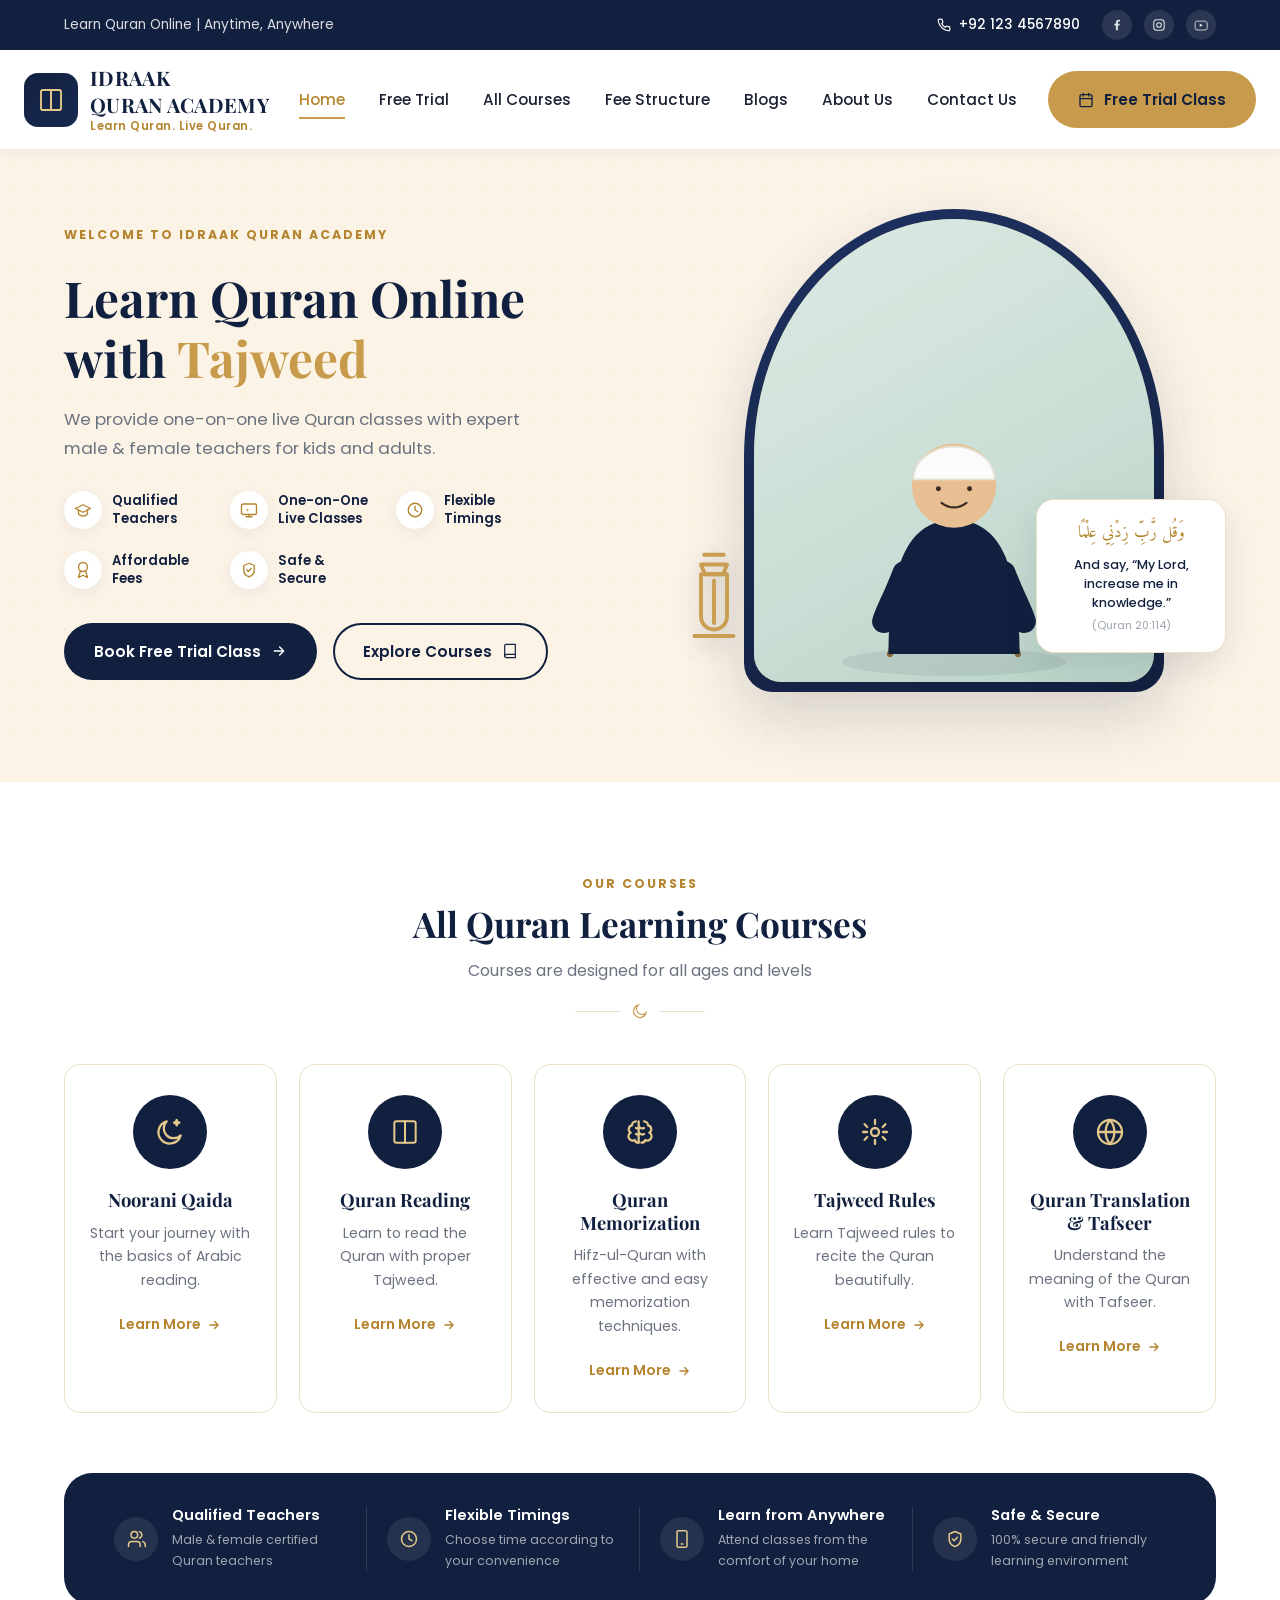
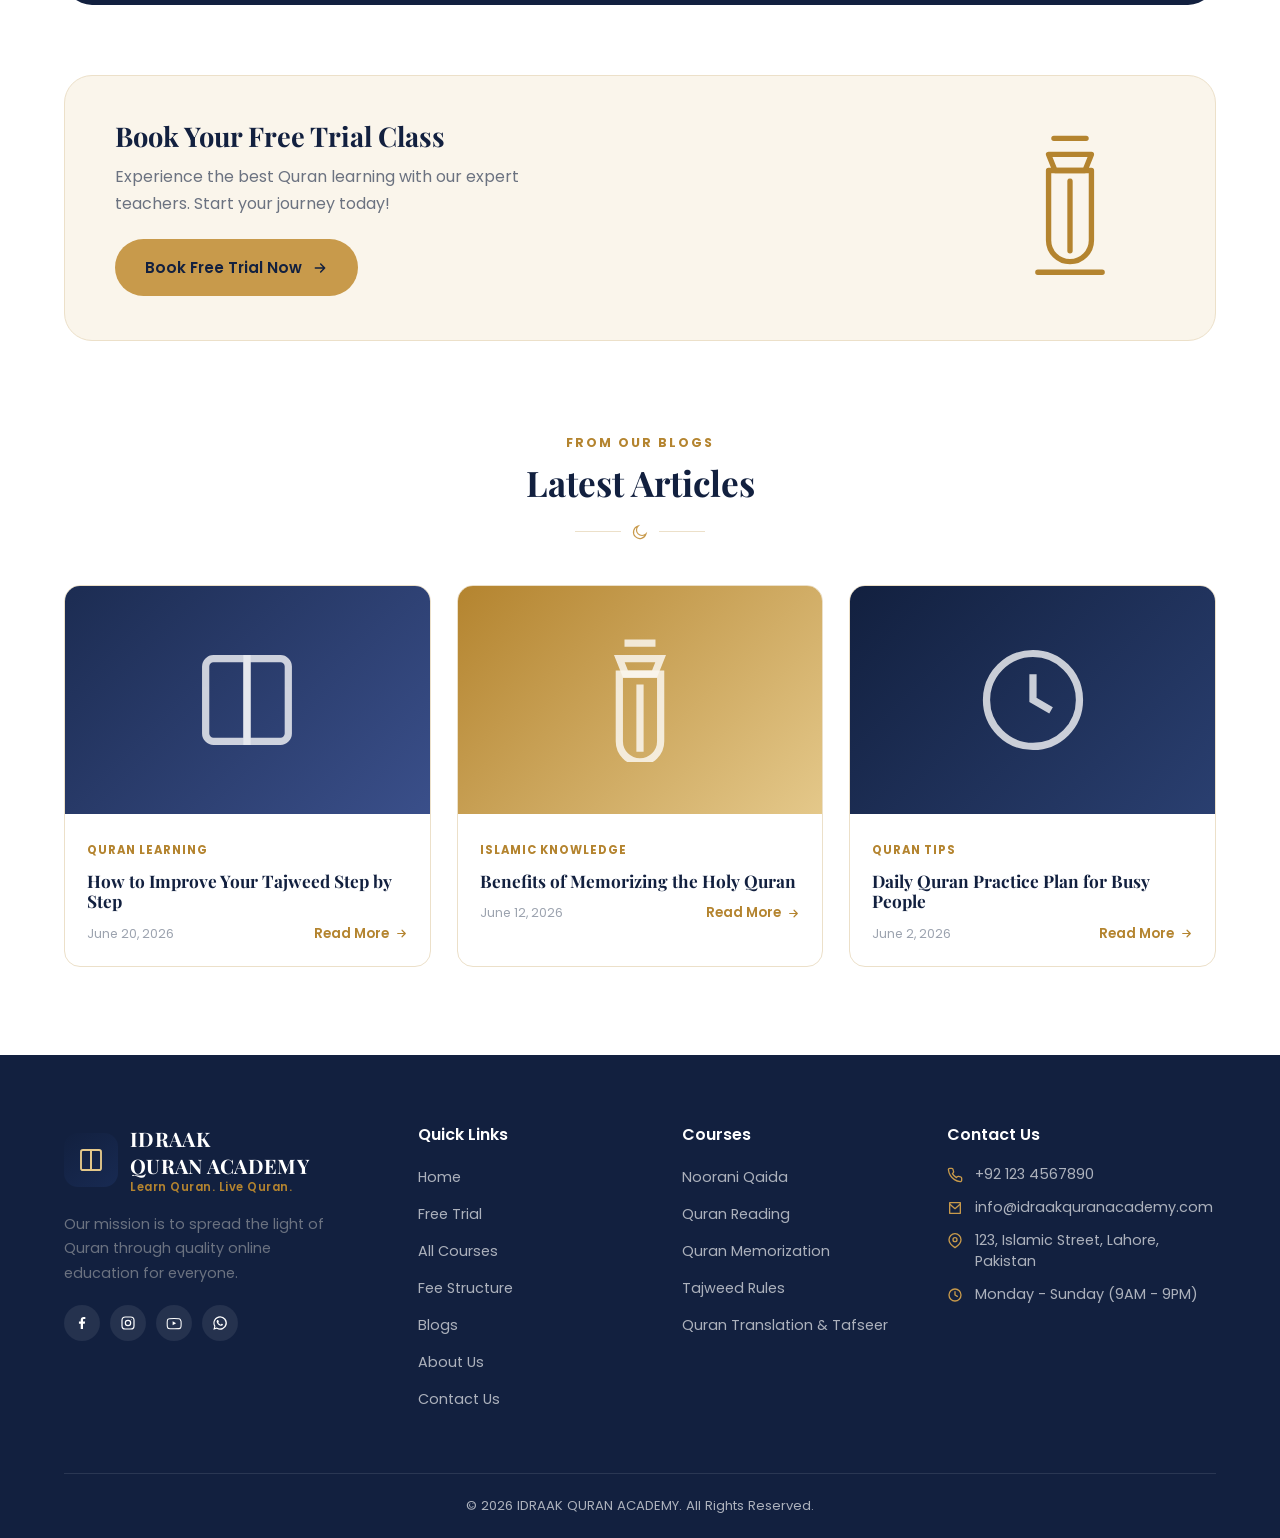
==== index.html @ 061e94a2 "Build Idraak Quran Academy website Full 7-page static site (Home, Free Trial, All Courses, Fee Struc" ====
<!DOCTYPE html>
<html lang="en">
<head>
<meta charset="UTF-8">
<meta name="viewport" content="width=device-width, initial-scale=1.0">
<title>Idraak Quran Academy | Learn Quran Online with Tajweed</title>
<meta name="description" content="Learn Quran online with Tajweed at Idraak Quran Academy. One-on-one live classes with expert male & female teachers for kids and adults. Book your free trial today.">
<link rel="stylesheet" href="assets/css/style.css">
</head>
<body>

<div class="topbar">
  <div class="container">
    <div class="topbar-left"><span>Learn Quran Online | Anytime, Anywhere</span></div>
    <div class="topbar-right">
      <a class="topbar-phone" href="tel:+921234567890">
        <svg viewBox="0 0 24 24" width="14" height="14" fill="none" stroke="currentColor" stroke-width="2" stroke-linecap="round" stroke-linejoin="round"><path d="M22 16.92v3a2 2 0 0 1-2.18 2 19.79 19.79 0 0 1-8.63-3.07 19.5 19.5 0 0 1-6-6 19.79 19.79 0 0 1-3.07-8.67A2 2 0 0 1 4.11 2h3a2 2 0 0 1 2 1.72c.13.96.36 1.9.7 2.81a2 2 0 0 1-.45 2.11L8.09 9.91a16 16 0 0 0 6 6l1.27-1.27a2 2 0 0 1 2.11-.45c.91.34 1.85.57 2.81.7A2 2 0 0 1 22 16.92z"/></svg>
        +92 123 4567890
      </a>
      <div class="topbar-social">
        <a href="#" aria-label="Facebook"><svg viewBox="0 0 24 24" fill="currentColor"><path d="M13.5 21v-8h2.7l.4-3.3h-3.1V7.6c0-.96.27-1.6 1.65-1.6H17V3.1C16.6 3.06 15.6 3 14.4 3c-2.5 0-4.3 1.5-4.3 4.4v2.3H7.4v3.3h2.7v8h3.4z"/></svg></a>
        <a href="#" aria-label="Instagram"><svg viewBox="0 0 24 24" fill="none" stroke="currentColor" stroke-width="1.8"><rect x="3" y="3" width="18" height="18" rx="5"/><circle cx="12" cy="12" r="4"/><circle cx="17.3" cy="6.7" r="0.6" fill="currentColor" stroke="none"/></svg></a>
        <a href="#" aria-label="YouTube"><svg viewBox="0 0 24 24" fill="none" stroke="currentColor" stroke-width="1.6" stroke-linejoin="round"><path d="M22 8.6s-.2-1.5-.8-2.2c-.8-.8-1.7-.8-2.1-.9C16.4 5.3 12 5.3 12 5.3s-4.4 0-7.1.2c-.4 0-1.3.1-2.1.9-.6.7-.8 2.2-.8 2.2S1.8 10.4 1.8 12.1v1.7c0 1.7.2 3.5.2 3.5s.2 1.5.8 2.2c.8.8 1.9.8 2.4.9 1.7.2 7.3.2 7.3.2s4.4 0 7.1-.2c.4 0 1.3-.1 2.1-.9.6-.7.8-2.2.8-2.2s.2-1.7.2-3.5v-1.7c0-1.7-.2-3.5-.2-3.5z"/><path d="M9.9 15.3V9.4l5.3 3z" fill="currentColor" stroke="none"/></svg></a>
      </div>
    </div>
  </div>
</div>

<header class="site-header">
  <div class="nav-wrap">
    <a href="index.html" class="brand">
      <div class="brand-mark">
        <svg viewBox="0 0 24 24" fill="none" stroke="currentColor" stroke-width="1.5" stroke-linecap="round" stroke-linejoin="round"><path d="M4 5.5C4 4.7 4.7 4 5.5 4H12v16H5.5c-.8 0-1.5-.7-1.5-1.5v-13z"/><path d="M20 5.5c0-.8-.7-1.5-1.5-1.5H12v16h6.5c.8 0 1.5-.7 1.5-1.5v-13z"/></svg>
      </div>
      <div class="brand-text">
        <div class="name">IDRAAK<br>QURAN ACADEMY</div>
        <div class="tag">Learn Quran. Live Quran.</div>
      </div>
    </a>

    <nav class="main-nav">
      <a href="index.html" class="active">Home</a>
      <a href="free-trial.html">Free Trial</a>
      <a href="courses.html">All Courses</a>
      <a href="fee-structure.html">Fee Structure</a>
      <a href="blogs.html">Blogs</a>
      <a href="about.html">About Us</a>
      <a href="contact.html">Contact Us</a>
    </nav>

    <div class="nav-cta">
      <a href="free-trial.html" class="btn btn-gold desktop-only">
        <svg viewBox="0 0 24 24" fill="none" stroke="currentColor" stroke-width="2" stroke-linecap="round" stroke-linejoin="round"><rect x="3" y="4" width="18" height="18" rx="2"/><path d="M16 2v4M8 2v4M3 10h18"/></svg>
        Free Trial Class
      </a>
      <button class="hamburger" aria-label="Open Menu"><span></span><span></span><span></span></button>
    </div>
  </div>
</header>

<div class="mobile-drawer">
  <div class="drawer-overlay"></div>
  <div class="drawer-panel">
    <button class="drawer-close" aria-label="Close Menu">&times;</button>
    <a href="index.html" class="active">Home</a>
    <a href="free-trial.html">Free Trial</a>
    <a href="courses.html">All Courses</a>
    <a href="fee-structure.html">Fee Structure</a>
    <a href="blogs.html">Blogs</a>
    <a href="about.html">About Us</a>
    <a href="contact.html">Contact Us</a>
    <a href="free-trial.html" class="btn btn-gold btn-block">Free Trial Class</a>
  </div>
</div>

<main>

  <!-- HERO -->
  <section class="hero">
    <div class="container hero-grid">
      <div class="hero-copy reveal">
        <span class="eyebrow">Welcome to Idraak Quran Academy</span>
        <h1>Learn Quran Online <br>with <span class="accent">Tajweed</span></h1>
        <p>We provide one-on-one live Quran classes with expert male &amp; female teachers for kids and adults.</p>

        <div class="hero-features">
          <div class="hero-feature">
            <div class="ic"><svg viewBox="0 0 24 24" fill="none" stroke="currentColor" stroke-width="1.8" stroke-linecap="round" stroke-linejoin="round"><path d="M22 10 12 5 2 10l10 5 10-5z"/><path d="M6 12v5c0 1 3 3 6 3s6-2 6-3v-5"/></svg></div>
            <span>Qualified Teachers</span>
          </div>
          <div class="hero-feature">
            <div class="ic"><svg viewBox="0 0 24 24" fill="none" stroke="currentColor" stroke-width="1.8" stroke-linecap="round" stroke-linejoin="round"><rect x="2" y="4" width="20" height="14" rx="2"/><path d="M9 10.3v3.4l3-1.7z" fill="currentColor" stroke="none"/><path d="M8 21h8M12 18v3"/></svg></div>
            <span>One-on-One Live Classes</span>
          </div>
          <div class="hero-feature">
            <div class="ic"><svg viewBox="0 0 24 24" fill="none" stroke="currentColor" stroke-width="1.8" stroke-linecap="round" stroke-linejoin="round"><circle cx="12" cy="12" r="9"/><path d="M12 7v5l3.5 2"/></svg></div>
            <span>Flexible Timings</span>
          </div>
          <div class="hero-feature">
            <div class="ic"><svg viewBox="0 0 24 24" fill="none" stroke="currentColor" stroke-width="1.8" stroke-linecap="round" stroke-linejoin="round"><circle cx="12" cy="8" r="6"/><path d="M8.5 13.5 6 22l6-3 6 3-2.5-8.5"/></svg></div>
            <span>Affordable Fees</span>
          </div>
          <div class="hero-feature">
            <div class="ic"><svg viewBox="0 0 24 24" fill="none" stroke="currentColor" stroke-width="1.8" stroke-linecap="round" stroke-linejoin="round"><path d="M12 3l7 3v6c0 4.5-3 7.7-7 9-4-1.3-7-4.5-7-9V6z"/><path d="M9 12l2 2 4-4"/></svg></div>
            <span>Safe &amp; Secure</span>
          </div>
        </div>

        <div class="hero-actions">
          <a href="free-trial.html" class="btn btn-primary">
            Book Free Trial Class
            <svg viewBox="0 0 24 24" fill="none" stroke="currentColor" stroke-width="2.2" stroke-linecap="round" stroke-linejoin="round"><path d="M5 12h14M13 6l6 6-6 6"/></svg>
          </a>
          <a href="courses.html" class="btn btn-outline">
            Explore Courses
            <svg viewBox="0 0 24 24" fill="none" stroke="currentColor" stroke-width="1.8" stroke-linecap="round" stroke-linejoin="round"><path d="M4 19.5A2.5 2.5 0 0 1 6.5 17H20"/><path d="M6.5 2H20v20H6.5A2.5 2.5 0 0 1 4 19.5v-15A2.5 2.5 0 0 1 6.5 2z"/></svg>
          </a>
        </div>
      </div>

      <div class="hero-media reveal">
        <div class="hero-arch">
          <div class="photo">
            <svg viewBox="0 0 200 220">
              <ellipse cx="100" cy="207" rx="72" ry="9" fill="rgba(18,32,63,0.08)"/>
              <path d="M70 172 L59 202 M130 172 L141 202" stroke="#8a6a3a" stroke-width="4" stroke-linecap="round" fill="none"/>
              <path d="M54 166 L100 155 L146 166 L146 180 L100 169 L54 180 Z" fill="#fff" stroke="#C89A4B" stroke-width="2"/>
              <line x1="100" y1="155" x2="100" y2="169" stroke="#C89A4B" stroke-width="2"/>
              <path d="M58 202 C58 138 74 116 100 116 C126 116 142 138 142 202 Z" fill="#12203F"/>
              <path d="M68 150 C62 166 57 174 55 181" stroke="#12203F" stroke-width="15" stroke-linecap="round" fill="none"/>
              <path d="M132 150 C138 166 143 174 145 181" stroke="#12203F" stroke-width="15" stroke-linecap="round" fill="none"/>
              <circle cx="100" cy="94" r="27" fill="#E8BE93"/>
              <path d="M74 90 a26 21 0 0 1 52 0 Z" fill="#fbfbfb" stroke="#e7e2d6"/>
              <circle cx="90" cy="96" r="1.6" fill="#3a2c22"/>
              <circle cx="110" cy="96" r="1.6" fill="#3a2c22"/>
              <path d="M92 105q8 6 16 0" stroke="#3a2c22" stroke-width="1.4" fill="none" stroke-linecap="round"/>
            </svg>
          </div>
        </div>
        <svg class="hero-lantern" viewBox="0 0 24 28" fill="none" stroke="currentColor" stroke-width="1.2" stroke-linecap="round" stroke-linejoin="round">
          <path d="M9 1h6M8 4h8l-1.2 3H9.2L8 4z"/>
          <path d="M8 7h8v13a4 4 0 0 1-4 4 4 4 0 0 1-4-4V7z"/>
          <path d="M12 9v13M6 26h12"/>
        </svg>
        <div class="hero-verse">
          <div class="ar arabic">وَقُل رَّبِّ زِدْنِي عِلْمًا</div>
          <div class="en">And say, &ldquo;My Lord, increase me in knowledge.&rdquo;</div>
          <div class="ref">(Quran 20:114)</div>
        </div>
      </div>
    </div>
  </section>

  <!-- COURSES -->
  <section class="section-pad">
    <div class="container">
      <div class="section-head reveal">
        <span class="eyebrow">Our Courses</span>
        <h2>All Quran Learning Courses</h2>
        <p>Courses are designed for all ages and levels</p>
        <div class="divider-orn">
          <svg width="18" height="18" viewBox="0 0 24 24" fill="none" stroke="currentColor" stroke-width="1.6"><path d="M20 14.5A8.5 8.5 0 1 1 9.5 4a7 7 0 0 0 10.5 10.5z"/></svg>
        </div>
      </div>

      <div class="courses-grid reveal">
        <div class="course-card">
          <div class="course-ic"><svg viewBox="0 0 24 24" fill="none" stroke="currentColor" stroke-width="1.7" stroke-linecap="round" stroke-linejoin="round"><path d="M20 14.5A8.5 8.5 0 1 1 9.5 4a7 7 0 0 0 10.5 10.5z"/><path d="M17 3l.6 1.5L19 5l-1.4.5L17 7l-.6-1.5L15 5l1.4-.5z"/></svg></div>
          <h3>Noorani Qaida</h3>
          <p>Start your journey with the basics of Arabic reading.</p>
          <a href="courses.html#noorani-qaida" class="course-link">Learn More <svg viewBox="0 0 24 24" fill="none" stroke="currentColor" stroke-width="2.2" stroke-linecap="round" stroke-linejoin="round"><path d="M5 12h14M13 6l6 6-6 6"/></svg></a>
        </div>
        <div class="course-card">
          <div class="course-ic"><svg viewBox="0 0 24 24" fill="none" stroke="currentColor" stroke-width="1.5" stroke-linecap="round" stroke-linejoin="round"><path d="M4 5.5C4 4.7 4.7 4 5.5 4H12v16H5.5c-.8 0-1.5-.7-1.5-1.5v-13z"/><path d="M20 5.5c0-.8-.7-1.5-1.5-1.5H12v16h6.5c.8 0 1.5-.7 1.5-1.5v-13z"/></svg></div>
          <h3>Quran Reading</h3>
          <p>Learn to read the Quran with proper Tajweed.</p>
          <a href="courses.html#quran-reading" class="course-link">Learn More <svg viewBox="0 0 24 24" fill="none" stroke="currentColor" stroke-width="2.2" stroke-linecap="round" stroke-linejoin="round"><path d="M5 12h14M13 6l6 6-6 6"/></svg></a>
        </div>
        <div class="course-card">
          <div class="course-ic"><svg viewBox="0 0 24 24" fill="none" stroke="currentColor" stroke-width="1.7" stroke-linecap="round" stroke-linejoin="round"><path d="M9 4a3 3 0 0 0-3 3 3 3 0 0 0-1 5.5A3 3 0 0 0 8 18a3 3 0 0 0 3 2"/><path d="M15 4a3 3 0 0 1 3 3 3 3 0 0 1 1 5.5A3 3 0 0 1 16 18a3 3 0 0 1-3 2"/><path d="M11 4v16M9 9c1 .5 2 .5 3-.3M15 9c-1 .5-2 .5-3-.3M9 13.5c1 .6 2 .6 3-.2M15 13.5c-1 .6-2 .6-3-.2"/></svg></div>
          <h3>Quran Memorization</h3>
          <p>Hifz-ul-Quran with effective and easy memorization techniques.</p>
          <a href="courses.html#quran-memorization" class="course-link">Learn More <svg viewBox="0 0 24 24" fill="none" stroke="currentColor" stroke-width="2.2" stroke-linecap="round" stroke-linejoin="round"><path d="M5 12h14M13 6l6 6-6 6"/></svg></a>
        </div>
        <div class="course-card">
          <div class="course-ic"><svg viewBox="0 0 24 24" fill="none" stroke="currentColor" stroke-width="1.7" stroke-linecap="round" stroke-linejoin="round"><path d="M12 3v3M12 18v3M4.2 6.2l2 2M17.8 15.8l2 2M3 12h3M18 12h3M4.2 17.8l2-2M17.8 8.2l2-2"/><circle cx="12" cy="12" r="3"/></svg></div>
          <h3>Tajweed Rules</h3>
          <p>Learn Tajweed rules to recite the Quran beautifully.</p>
          <a href="courses.html#tajweed-rules" class="course-link">Learn More <svg viewBox="0 0 24 24" fill="none" stroke="currentColor" stroke-width="2.2" stroke-linecap="round" stroke-linejoin="round"><path d="M5 12h14M13 6l6 6-6 6"/></svg></a>
        </div>
        <div class="course-card">
          <div class="course-ic"><svg viewBox="0 0 24 24" fill="none" stroke="currentColor" stroke-width="1.7" stroke-linecap="round" stroke-linejoin="round"><circle cx="12" cy="12" r="9"/><path d="M3 12h18M12 3a14 14 0 0 1 0 18 14 14 0 0 1 0-18z"/></svg></div>
          <h3>Quran Translation &amp; Tafseer</h3>
          <p>Understand the meaning of the Quran with Tafseer.</p>
          <a href="courses.html#translation-tafseer" class="course-link">Learn More <svg viewBox="0 0 24 24" fill="none" stroke="currentColor" stroke-width="2.2" stroke-linecap="round" stroke-linejoin="round"><path d="M5 12h14M13 6l6 6-6 6"/></svg></a>
        </div>
      </div>

      <div class="feature-strip reveal">
        <div class="f-item">
          <div class="ic"><svg viewBox="0 0 24 24" fill="none" stroke="currentColor" stroke-width="1.8" stroke-linecap="round" stroke-linejoin="round"><path d="M17 21v-2a4 4 0 0 0-4-4H7a4 4 0 0 0-4 4v2"/><circle cx="10" cy="7" r="4"/><path d="M23 21v-2a4 4 0 0 0-3-3.87M16 3.13a4 4 0 0 1 0 7.75"/></svg></div>
          <div><h4>Qualified Teachers</h4><p>Male &amp; female certified Quran teachers</p></div>
        </div>
        <div class="f-item">
          <div class="ic"><svg viewBox="0 0 24 24" fill="none" stroke="currentColor" stroke-width="1.8" stroke-linecap="round" stroke-linejoin="round"><circle cx="12" cy="12" r="9"/><path d="M12 7v5l3.5 2"/></svg></div>
          <div><h4>Flexible Timings</h4><p>Choose time according to your convenience</p></div>
        </div>
        <div class="f-item">
          <div class="ic"><svg viewBox="0 0 24 24" fill="none" stroke="currentColor" stroke-width="1.8" stroke-linecap="round" stroke-linejoin="round"><rect x="6" y="2" width="12" height="20" rx="2"/><path d="M11 18h2"/></svg></div>
          <div><h4>Learn from Anywhere</h4><p>Attend classes from the comfort of your home</p></div>
        </div>
        <div class="f-item">
          <div class="ic"><svg viewBox="0 0 24 24" fill="none" stroke="currentColor" stroke-width="1.8" stroke-linecap="round" stroke-linejoin="round"><path d="M12 3l7 3v6c0 4.5-3 7.7-7 9-4-1.3-7-4.5-7-9V6z"/><path d="M9 12l2 2 4-4"/></svg></div>
          <div><h4>Safe &amp; Secure</h4><p>100% secure and friendly learning environment</p></div>
        </div>
      </div>

      <div class="cta-banner reveal">
        <div class="txt">
          <h2>Book Your Free Trial Class</h2>
          <p>Experience the best Quran learning with our expert teachers. Start your journey today!</p>
          <a href="free-trial.html" class="btn btn-gold">Book Free Trial Now
            <svg viewBox="0 0 24 24" fill="none" stroke="currentColor" stroke-width="2.2" stroke-linecap="round" stroke-linejoin="round"><path d="M5 12h14M13 6l6 6-6 6"/></svg>
          </a>
        </div>
        <div class="art">
          <svg viewBox="0 0 24 28" fill="none" stroke="currentColor" stroke-width="1" stroke-linecap="round" stroke-linejoin="round">
            <path d="M9 1h6M8 4h8l-1.2 3H9.2L8 4z"/>
            <path d="M8 7h8v13a4 4 0 0 1-4 4 4 4 0 0 1-4-4V7z"/>
            <path d="M12 9v13M6 26h12"/>
          </svg>
        </div>
      </div>
    </div>
  </section>

  <!-- BLOG -->
  <section class="section-pad" style="padding-top:0;">
    <div class="container">
      <div class="section-head reveal">
        <span class="eyebrow">From Our Blogs</span>
        <h2>Latest Articles</h2>
        <div class="divider-orn">
          <svg width="18" height="18" viewBox="0 0 24 24" fill="none" stroke="currentColor" stroke-width="1.6"><path d="M20 14.5A8.5 8.5 0 1 1 9.5 4a7 7 0 0 0 10.5 10.5z"/></svg>
        </div>
      </div>

      <div class="blog-grid reveal">
        <article class="blog-card">
          <div class="blog-thumb t1"><svg viewBox="0 0 24 24" fill="none" stroke="currentColor" stroke-width="1.4"><path d="M4 5.5C4 4.7 4.7 4 5.5 4H12v16H5.5c-.8 0-1.5-.7-1.5-1.5v-13z"/><path d="M20 5.5c0-.8-.7-1.5-1.5-1.5H12v16h6.5c.8 0 1.5-.7 1.5-1.5v-13z"/></svg></div>
          <div class="blog-body">
            <span class="blog-tag">Quran Learning</span>
            <h3>How to Improve Your Tajweed Step by Step</h3>
            <div class="blog-meta">
              <span class="blog-date">June 20, 2026</span>
              <a href="blogs.html" class="blog-more">Read More <svg viewBox="0 0 24 24" fill="none" stroke="currentColor" stroke-width="2.2" stroke-linecap="round" stroke-linejoin="round"><path d="M5 12h14M13 6l6 6-6 6"/></svg></a>
            </div>
          </div>
        </article>
        <article class="blog-card">
          <div class="blog-thumb t2"><svg viewBox="0 0 24 24" fill="none" stroke="currentColor" stroke-width="1.4"><path d="M9 1h6M8 4h8l-1.2 3H9.2L8 4z"/><path d="M8 7h8v13a4 4 0 0 1-4 4 4 4 0 0 1-4-4V7z"/><path d="M12 9v13M6 26h12"/></svg></div>
          <div class="blog-body">
            <span class="blog-tag">Islamic Knowledge</span>
            <h3>Benefits of Memorizing the Holy Quran</h3>
            <div class="blog-meta">
              <span class="blog-date">June 12, 2026</span>
              <a href="blogs.html" class="blog-more">Read More <svg viewBox="0 0 24 24" fill="none" stroke="currentColor" stroke-width="2.2" stroke-linecap="round" stroke-linejoin="round"><path d="M5 12h14M13 6l6 6-6 6"/></svg></a>
            </div>
          </div>
        </article>
        <article class="blog-card">
          <div class="blog-thumb t3"><svg viewBox="0 0 24 24" fill="none" stroke="currentColor" stroke-width="1.4"><circle cx="12" cy="12" r="9"/><path d="M12 7v5l3.5 2"/></svg></div>
          <div class="blog-body">
            <span class="blog-tag">Quran Tips</span>
            <h3>Daily Quran Practice Plan for Busy People</h3>
            <div class="blog-meta">
              <span class="blog-date">June 2, 2026</span>
              <a href="blogs.html" class="blog-more">Read More <svg viewBox="0 0 24 24" fill="none" stroke="currentColor" stroke-width="2.2" stroke-linecap="round" stroke-linejoin="round"><path d="M5 12h14M13 6l6 6-6 6"/></svg></a>
            </div>
          </div>
        </article>
      </div>
    </div>
  </section>

</main>

<footer class="site-footer">
  <div class="container">
    <div class="footer-grid">
      <div class="footer-brand">
        <a href="index.html" class="brand">
          <div class="brand-mark">
            <svg viewBox="0 0 24 24" fill="none" stroke="currentColor" stroke-width="1.5" stroke-linecap="round" stroke-linejoin="round"><path d="M4 5.5C4 4.7 4.7 4 5.5 4H12v16H5.5c-.8 0-1.5-.7-1.5-1.5v-13z"/><path d="M20 5.5c0-.8-.7-1.5-1.5-1.5H12v16h6.5c.8 0 1.5-.7 1.5-1.5v-13z"/></svg>
          </div>
          <div class="brand-text">
            <div class="name">IDRAAK<br>QURAN ACADEMY</div>
            <div class="tag">Learn Quran. Live Quran.</div>
          </div>
        </a>
        <p>Our mission is to spread the light of Quran through quality online education for everyone.</p>
        <div class="footer-social">
          <a href="#" aria-label="Facebook"><svg viewBox="0 0 24 24" fill="currentColor"><path d="M13.5 21v-8h2.7l.4-3.3h-3.1V7.6c0-.96.27-1.6 1.65-1.6H17V3.1C16.6 3.06 15.6 3 14.4 3c-2.5 0-4.3 1.5-4.3 4.4v2.3H7.4v3.3h2.7v8h3.4z"/></svg></a>
          <a href="#" aria-label="Instagram"><svg viewBox="0 0 24 24" fill="none" stroke="currentColor" stroke-width="1.8"><rect x="3" y="3" width="18" height="18" rx="5"/><circle cx="12" cy="12" r="4"/><circle cx="17.3" cy="6.7" r="0.6" fill="currentColor" stroke="none"/></svg></a>
          <a href="#" aria-label="YouTube"><svg viewBox="0 0 24 24" fill="none" stroke="currentColor" stroke-width="1.6" stroke-linejoin="round"><path d="M22 8.6s-.2-1.5-.8-2.2c-.8-.8-1.7-.8-2.1-.9C16.4 5.3 12 5.3 12 5.3s-4.4 0-7.1.2c-.4 0-1.3.1-2.1.9-.6.7-.8 2.2-.8 2.2S1.8 10.4 1.8 12.1v1.7c0 1.7.2 3.5.2 3.5s.2 1.5.8 2.2c.8.8 1.9.8 2.4.9 1.7.2 7.3.2 7.3.2s4.4 0 7.1-.2c.4 0 1.3-.1 2.1-.9.6-.7.8-2.2.8-2.2s.2-1.7.2-3.5v-1.7c0-1.7-.2-3.5-.2-3.5z"/><path d="M9.9 15.3V9.4l5.3 3z" fill="currentColor" stroke="none"/></svg></a>
          <a href="#" aria-label="WhatsApp"><svg viewBox="0 0 24 24" fill="currentColor"><path d="M12 2a10 10 0 0 0-8.6 15L2 22l5.2-1.4A10 10 0 1 0 12 2zm0 18.2a8.2 8.2 0 0 1-4.2-1.2l-.3-.2-3.1.8.8-3-.2-.3A8.2 8.2 0 1 1 12 20.2zm4.5-6.1c-.2-.1-1.4-.7-1.7-.8-.2-.1-.4-.1-.6.1-.2.2-.6.8-.8 1-.1.2-.3.2-.5.1-.2-.1-1-.4-2-1.2-.7-.6-1.2-1.4-1.4-1.7-.1-.2 0-.4.1-.5.1-.1.2-.3.4-.4.1-.1.2-.2.2-.4.1-.1 0-.3 0-.4-.1-.1-.6-1.4-.8-1.9-.2-.5-.4-.4-.6-.4h-.5c-.2 0-.4.1-.6.3-.2.2-.8.8-.8 1.9s.8 2.2.9 2.4c.1.2 1.6 2.5 4 3.4.6.2 1 .4 1.3.5.6.2 1.1.2 1.5.1.5-.1 1.4-.6 1.6-1.1.2-.5.2-.9.1-1z"/></svg></a>
        </div>
      </div>

      <div class="footer-col">
        <h4>Quick Links</h4>
        <ul>
          <li><a href="index.html">Home</a></li>
          <li><a href="free-trial.html">Free Trial</a></li>
          <li><a href="courses.html">All Courses</a></li>
          <li><a href="fee-structure.html">Fee Structure</a></li>
          <li><a href="blogs.html">Blogs</a></li>
          <li><a href="about.html">About Us</a></li>
          <li><a href="contact.html">Contact Us</a></li>
        </ul>
      </div>

      <div class="footer-col">
        <h4>Courses</h4>
        <ul>
          <li><a href="courses.html#noorani-qaida">Noorani Qaida</a></li>
          <li><a href="courses.html#quran-reading">Quran Reading</a></li>
          <li><a href="courses.html#quran-memorization">Quran Memorization</a></li>
          <li><a href="courses.html#tajweed-rules">Tajweed Rules</a></li>
          <li><a href="courses.html#translation-tafseer">Quran Translation &amp; Tafseer</a></li>
        </ul>
      </div>

      <div class="footer-col">
        <h4>Contact Us</h4>
        <ul class="footer-contact">
          <li><svg viewBox="0 0 24 24" fill="none" stroke="currentColor" stroke-width="2" stroke-linecap="round" stroke-linejoin="round"><path d="M22 16.92v3a2 2 0 0 1-2.18 2 19.79 19.79 0 0 1-8.63-3.07 19.5 19.5 0 0 1-6-6 19.79 19.79 0 0 1-3.07-8.67A2 2 0 0 1 4.11 2h3a2 2 0 0 1 2 1.72c.13.96.36 1.9.7 2.81a2 2 0 0 1-.45 2.11L8.09 9.91a16 16 0 0 0 6 6l1.27-1.27a2 2 0 0 1 2.11-.45c.91.34 1.85.57 2.81.7A2 2 0 0 1 22 16.92z"/></svg> +92 123 4567890</li>
          <li><svg viewBox="0 0 24 24" fill="none" stroke="currentColor" stroke-width="2" stroke-linecap="round" stroke-linejoin="round"><path d="M4 4h16v16H4z"/><path d="m4 6 8 7 8-7"/></svg> info@idraakquranacademy.com</li>
          <li><svg viewBox="0 0 24 24" fill="none" stroke="currentColor" stroke-width="2" stroke-linecap="round" stroke-linejoin="round"><path d="M21 10c0 6-9 12-9 12s-9-6-9-12a9 9 0 0 1 18 0z"/><circle cx="12" cy="10" r="3"/></svg> 123, Islamic Street, Lahore, Pakistan</li>
          <li><svg viewBox="0 0 24 24" fill="none" stroke="currentColor" stroke-width="2" stroke-linecap="round" stroke-linejoin="round"><circle cx="12" cy="12" r="9"/><path d="M12 7v5l3.5 2"/></svg> Monday - Sunday (9AM - 9PM)</li>
        </ul>
      </div>
    </div>
    <div class="footer-bottom">&copy; 2026 IDRAAK QURAN ACADEMY. All Rights Reserved.</div>
  </div>
</footer>

<div class="mobile-actionbar">
  <a href="tel:+921234567890"><svg viewBox="0 0 24 24" fill="none" stroke="currentColor" stroke-width="2" stroke-linecap="round" stroke-linejoin="round"><path d="M22 16.92v3a2 2 0 0 1-2.18 2 19.79 19.79 0 0 1-8.63-3.07 19.5 19.5 0 0 1-6-6 19.79 19.79 0 0 1-3.07-8.67A2 2 0 0 1 4.11 2h3a2 2 0 0 1 2 1.72c.13.96.36 1.9.7 2.81a2 2 0 0 1-.45 2.11L8.09 9.91a16 16 0 0 0 6 6l1.27-1.27a2 2 0 0 1 2.11-.45c.91.34 1.85.57 2.81.7A2 2 0 0 1 22 16.92z"/></svg>Call Us</a>
  <a href="https://wa.me/921234567890" target="_blank" rel="noopener"><svg viewBox="0 0 24 24" fill="currentColor"><path d="M12 2a10 10 0 0 0-8.6 15L2 22l5.2-1.4A10 10 0 1 0 12 2zm0 18.2a8.2 8.2 0 0 1-4.2-1.2l-.3-.2-3.1.8.8-3-.2-.3A8.2 8.2 0 1 1 12 20.2z"/></svg>WhatsApp</a>
  <a href="mailto:info@idraakquranacademy.com"><svg viewBox="0 0 24 24" fill="none" stroke="currentColor" stroke-width="2" stroke-linecap="round" stroke-linejoin="round"><path d="M4 4h16v16H4z"/><path d="m4 6 8 7 8-7"/></svg>Email</a>
</div>

<div class="mobile-bottomnav">
  <a href="index.html" class="active"><svg viewBox="0 0 24 24" fill="none" stroke="currentColor" stroke-width="2" stroke-linecap="round" stroke-linejoin="round"><path d="M3 10.5 12 3l9 7.5"/><path d="M5 9.5V21h14V9.5"/></svg>Home</a>
  <a href="courses.html"><svg viewBox="0 0 24 24" fill="none" stroke="currentColor" stroke-width="2" stroke-linecap="round" stroke-linejoin="round"><rect x="3" y="3" width="8" height="8" rx="1.5"/><rect x="13" y="3" width="8" height="8" rx="1.5"/><rect x="3" y="13" width="8" height="8" rx="1.5"/><rect x="13" y="13" width="8" height="8" rx="1.5"/></svg>Courses</a>
  <a href="free-trial.html"><svg viewBox="0 0 24 24" fill="none" stroke="currentColor" stroke-width="2" stroke-linecap="round" stroke-linejoin="round"><rect x="3" y="4" width="18" height="18" rx="2"/><path d="M16 2v4M8 2v4M3 10h18"/></svg>Free Trial</a>
  <a href="blogs.html"><svg viewBox="0 0 24 24" fill="none" stroke="currentColor" stroke-width="2" stroke-linecap="round" stroke-linejoin="round"><path d="M6 2h9l5 5v15H6z"/><path d="M14 2v6h6M9 13h6M9 17h6"/></svg>Blogs</a>
  <a href="#" class="mobile-menu-trigger"><svg viewBox="0 0 24 24" fill="none" stroke="currentColor" stroke-width="2" stroke-linecap="round" stroke-linejoin="round"><path d="M4 6h16M4 12h16M4 18h16"/></svg>Menu</a>
</div>

<script src="assets/js/main.js"></script>
</body>
</html>
---- assets/css/style.css ----
/* ==========================================================================
   Idraak Quran Academy — Design System & Shared Styles
   ========================================================================== */

@import url('https://fonts.googleapis.com/css2?family=Playfair+Display:wght@600;700;800&family=Poppins:wght@300;400;500;600;700&family=Amiri:wght@400;700&display=swap');

:root{
  --navy: #12203F;
  --navy-2: #182A52;
  --navy-soft: #1E3160;
  --gold: #C89A4B;
  --gold-dark: #B4842F;
  --gold-light: #E4C88A;
  --cream: #FBF3E6;
  --cream-2: #FAF5EB;
  --cream-line: #ECE0C9;
  --ink: #1B2033;
  --gray: #6B7280;
  --gray-light: #9CA3AF;
  --white: #FFFFFF;
  --radius-sm: 10px;
  --radius-md: 16px;
  --radius-lg: 28px;
  --shadow-sm: 0 4px 16px rgba(18,32,63,0.06);
  --shadow-md: 0 12px 32px rgba(18,32,63,0.10);
  --shadow-lg: 0 24px 60px rgba(18,32,63,0.16);
  --container: 1200px;
}

*, *::before, *::after{ box-sizing: border-box; }
html{ scroll-behavior: smooth; }
body{
  margin:0;
  font-family:'Poppins', sans-serif;
  color: var(--ink);
  background: var(--white);
  -webkit-font-smoothing: antialiased;
  overflow-x: hidden;
}
h1,h2,h3,h4{
  font-family:'Playfair Display', serif;
  color: var(--navy);
  margin: 0;
  line-height: 1.2;
}
p{ margin:0; color: var(--gray); line-height: 1.7; }
a{ text-decoration:none; color: inherit; }
ul{ list-style:none; margin:0; padding:0; }
img{ max-width:100%; display:block; }
button{ font-family:inherit; cursor:pointer; }
section{ position:relative; }

.container{
  max-width: var(--container);
  margin: 0 auto;
  padding: 0 24px;
}

.arabic{ font-family:'Amiri', serif; }

/* ---------- Buttons ---------- */
.btn{
  display:inline-flex;
  align-items:center;
  gap:10px;
  padding: 15px 28px;
  border-radius: 50px;
  font-weight:600;
  font-size: 0.95rem;
  border: 2px solid transparent;
  transition: all .25s ease;
  white-space: nowrap;
}
.btn svg{ width:16px; height:16px; transition: transform .25s ease; }
.btn:hover svg{ transform: translateX(3px); }

.btn-primary{ background: var(--navy); color: var(--white); }
.btn-primary:hover{ background: var(--navy-2); }

.btn-gold{ background: var(--gold); color: var(--navy); }
.btn-gold:hover{ background: var(--gold-dark); color: var(--white); }

.btn-outline{ background: transparent; border-color: var(--navy); color: var(--navy); }
.btn-outline:hover{ background: var(--navy); color: var(--white); }

.btn-outline-light{ background: transparent; border-color: rgba(255,255,255,0.5); color: var(--white); }
.btn-outline-light:hover{ background: var(--white); color: var(--navy); border-color: var(--white); }

.btn-block{ width:100%; justify-content:center; }

/* ---------- Section heading ---------- */
.eyebrow{
  display:inline-block;
  color: var(--gold-dark);
  font-weight:700;
  letter-spacing: 2px;
  font-size: 0.78rem;
  text-transform: uppercase;
  margin-bottom: 10px;
}
.section-head{ text-align:center; max-width: 640px; margin: 0 auto 20px; }
.section-head h2{ font-size: 2.2rem; margin-bottom: 12px; }
.section-head p{ font-size: 1rem; }
.divider-orn{
  display:flex; align-items:center; justify-content:center; gap:10px;
  margin: 18px auto 0;
  color: var(--gold);
}
.divider-orn::before, .divider-orn::after{
  content:''; width: 46px; height:1px; background: var(--cream-line);
}

.section-pad{ padding: 88px 0; }
@media (max-width: 768px){
  .section-pad{ padding: 56px 0; }
  .section-head h2{ font-size: 1.6rem; }
}

/* ==========================================================================
   Top bar
   ========================================================================== */
.topbar{
  background: var(--navy);
  color: rgba(255,255,255,0.85);
  font-size: 0.85rem;
}
.topbar .container{
  display:flex; align-items:center; justify-content:space-between;
  padding-top: 10px; padding-bottom: 10px;
}
.topbar-left{ display:flex; align-items:center; gap:8px; }
.topbar-right{ display:flex; align-items:center; gap:22px; }
.topbar-phone{ display:flex; align-items:center; gap:8px; color: var(--white); font-weight:500; }
.topbar-social{ display:flex; align-items:center; gap:12px; }
.topbar-social a{
  width:30px; height:30px; border-radius:50%;
  background: rgba(255,255,255,0.1);
  display:flex; align-items:center; justify-content:center;
  transition: background .2s ease;
}
.topbar-social a:hover{ background: var(--gold); color: var(--navy); }
.topbar-social svg{ width:14px; height:14px; }

@media (max-width: 900px){
  .topbar-left span{ display:none; }
}
@media (max-width: 640px){
  .topbar{ display:none; }
}

/* ==========================================================================
   Header / Nav
   ========================================================================== */
.site-header{
  background: var(--white);
  box-shadow: 0 2px 12px rgba(18,32,63,0.06);
  position: sticky;
  top:0;
  z-index: 200;
}
.nav-wrap{
  display:flex; align-items:center; justify-content:space-between;
  padding: 14px 24px;
}
.brand{ display:flex; align-items:center; gap:12px; }
.brand-mark{
  width:54px; height:54px; border-radius:14px;
  background: linear-gradient(145deg, var(--navy), var(--navy-2));
  display:flex; align-items:center; justify-content:center;
  color: var(--gold-light);
  flex-shrink:0;
}
.brand-mark svg{ width:30px; height:30px; }
.brand-text .name{
  font-family:'Playfair Display', serif;
  font-weight:700; font-size:1.25rem; color: var(--navy);
  letter-spacing:0.3px;
}
.brand-text .tag{
  font-size:0.72rem; color: var(--gold-dark); font-weight:600; letter-spacing:0.5px;
}

.main-nav{ display:flex; align-items:center; gap:34px; }
.main-nav a{
  font-weight:500; font-size:0.95rem; color: var(--ink);
  position:relative; padding: 6px 0;
  transition: color .2s ease;
}
.main-nav a::after{
  content:''; position:absolute; left:0; right:0; bottom:-2px; height:2px;
  background: var(--gold); transform: scaleX(0); transform-origin:left;
  transition: transform .2s ease;
}
.main-nav a:hover{ color: var(--gold-dark); }
.main-nav a:hover::after{ transform: scaleX(1); }
.main-nav a.active{ color: var(--gold-dark); }
.main-nav a.active::after{ transform: scaleX(1); }

.nav-cta{ display:flex; align-items:center; gap:16px; }
.hamburger{
  display:none; flex-direction:column; gap:5px; background:none; border:none; padding:6px;
}
.hamburger span{ width:24px; height:2px; background: var(--navy); border-radius:2px; }

@media (max-width: 1080px){
  .main-nav{ display:none; }
  .nav-cta .btn-gold.desktop-only{ display:none; }
  .hamburger{ display:flex; }
}

/* Mobile drawer */
.mobile-drawer{
  position: fixed; inset:0; z-index: 300;
  visibility:hidden;
}
.mobile-drawer.open{ visibility:visible; }
.drawer-overlay{
  position:absolute; inset:0; background: rgba(18,32,63,0.5);
  opacity:0; transition: opacity .25s ease;
}
.mobile-drawer.open .drawer-overlay{ opacity:1; }
.drawer-panel{
  position:absolute; top:0; right:0; bottom:0; width: 78%; max-width:320px;
  background: var(--navy); padding: 26px 22px;
  transform: translateX(100%); transition: transform .3s ease;
  display:flex; flex-direction:column;
  overflow-y:auto;
}
.mobile-drawer.open .drawer-panel{ transform: translateX(0); }
.drawer-close{
  align-self:flex-end; background:none; border:none; color:var(--white);
  font-size:1.6rem; line-height:1; margin-bottom: 16px; padding: 6px;
}
.drawer-panel a{
  color: rgba(255,255,255,0.9); font-weight:500; padding: 14px 4px;
  border-bottom: 1px solid rgba(255,255,255,0.08);
}
.drawer-panel a.active{ color: var(--gold-light); }
.drawer-panel .btn{ margin-top: 20px; }

/* ==========================================================================
   Hero
   ========================================================================== */
.hero{
  background: var(--cream);
  padding: 60px 0 90px;
  overflow:hidden;
  position:relative;
}
.hero::before{
  content:'';
  position:absolute; inset:0;
  background-image: radial-gradient(circle, var(--gold-light) 1px, transparent 1.4px);
  background-size: 26px 26px;
  opacity: 0.18;
  pointer-events:none;
}
.hero-grid{
  display:grid; grid-template-columns: 1.05fr 0.95fr; gap: 50px; align-items:center;
  position:relative; z-index:1;
}
.hero-copy h1{ font-size: 3.1rem; margin: 14px 0 18px; }
.hero-copy h1 .accent{ color: var(--gold); }
.hero-copy > p{ font-size:1.05rem; max-width: 480px; margin-bottom: 28px; }

.hero-features{
  display:flex; flex-wrap:wrap; gap: 22px 26px; margin-bottom: 34px;
}
.hero-feature{ display:flex; align-items:center; gap:10px; max-width:140px; }
.hero-feature .ic{
  width:38px; height:38px; border-radius:50%;
  background: var(--white); box-shadow: var(--shadow-sm);
  display:flex; align-items:center; justify-content:center; flex-shrink:0;
  color: var(--gold-dark);
}
.hero-feature .ic svg{ width:18px; height:18px; }
.hero-feature span{ font-size:0.82rem; font-weight:600; color: var(--navy); line-height:1.3; }

.hero-actions{ display:flex; gap:16px; flex-wrap:wrap; }

.hero-media{ position:relative; display:flex; justify-content:center; }
.hero-arch{
  width: 100%; max-width: 420px;
  aspect-ratio: 4/4.6;
  border-radius: 220px 220px 30px 30px / 260px 260px 30px 30px;
  background: linear-gradient(160deg, var(--navy-soft), var(--navy));
  padding: 10px;
  box-shadow: var(--shadow-lg);
  position:relative;
}
.hero-arch::before{
  content:''; position:absolute; inset:10px;
  border-radius: inherit; border: 2px solid var(--gold);
  opacity:0.6;
}
.hero-arch .photo{
  width:100%; height:100%; border-radius: inherit;
  background: linear-gradient(150deg,#DCEAE3,#C9DED4 60%,#B9D2C6);
  display:flex; align-items:flex-end; justify-content:center; overflow:hidden;
  position:relative;
}
.hero-arch .photo svg{ width:78%; height:auto; display:block; }

.hero-lantern{
  position:absolute; left:-18px; bottom:40px; width:78px; height:110px;
  color: var(--gold); opacity:0.95; filter: drop-shadow(0 8px 14px rgba(18,32,63,0.25));
}
.hero-verse{
  position:absolute; right:-10px; bottom:8%; width: 190px;
  background: var(--white); border-radius: 18px; padding: 18px 16px;
  box-shadow: var(--shadow-md);
  border: 1px solid var(--cream-line);
  text-align:center;
}
.hero-verse .ar{ color: var(--gold-dark); font-size:1.05rem; margin-bottom:8px; }
.hero-verse .en{ font-size:0.78rem; color: var(--navy); font-weight:500; line-height:1.5; }
.hero-verse .ref{ font-size:0.68rem; color: var(--gray-light); margin-top:6px; }

@media (max-width: 1000px){
  .hero-grid{ grid-template-columns:1fr; }
  .hero-copy{ text-align:center; }
  .hero-copy > p{ margin-left:auto; margin-right:auto; }
  .hero-features{ justify-content:center; }
  .hero-actions{ justify-content:center; }
  .hero-media{ margin-top: 20px; }
}
@media (max-width: 560px){
  .hero-copy h1{ font-size: 2.1rem; }
  .hero-feature{ max-width: 100px; }
  .hero-verse{ bottom: 0; }
}

/* ==========================================================================
   Page header (inner pages)
   ========================================================================== */
.page-hero{
  background: var(--navy);
  padding: 64px 0;
  text-align:center;
  position:relative;
  overflow:hidden;
}
.page-hero::before{
  content:'';
  position:absolute; inset:0;
  background-image: radial-gradient(circle, var(--gold) 1px, transparent 1.4px);
  background-size: 24px 24px; opacity:0.15;
}
.page-hero .container{ position:relative; z-index:1; }
.page-hero .eyebrow{ color: var(--gold-light); }
.page-hero h1{ color: var(--white); font-size: 2.6rem; }
.page-hero .crumbs{ margin-top:14px; color: rgba(255,255,255,0.65); font-size:0.9rem; }
.page-hero .crumbs a{ color: var(--gold-light); }

/* ==========================================================================
   Courses grid
   ========================================================================== */
.courses-grid{
  display:grid; grid-template-columns: repeat(5, 1fr); gap: 22px; margin-top: 44px;
}
.course-card{
  background: var(--white); border: 1px solid var(--cream-line);
  border-radius: var(--radius-md); padding: 30px 24px; text-align:center;
  transition: transform .25s ease, box-shadow .25s ease;
}
.course-card:hover{ transform: translateY(-6px); box-shadow: var(--shadow-md); border-color: transparent; }
.course-ic{
  width:74px; height:74px; border-radius:50%; margin: 0 auto 20px;
  background: var(--navy); color: var(--gold-light);
  display:flex; align-items:center; justify-content:center;
}
.course-ic svg{ width:32px; height:32px; }
.course-card h3{ font-size:1.15rem; margin-bottom:10px; }
.course-card p{ font-size:0.88rem; margin-bottom: 18px; min-height:64px; }
.course-link{
  display:inline-flex; align-items:center; gap:6px;
  color: var(--gold-dark); font-weight:600; font-size:0.88rem;
}
.course-link svg{ width:14px; height:14px; transition: transform .2s ease; }
.course-link:hover svg{ transform: translateX(3px); }

@media (max-width: 1080px){ .courses-grid{ grid-template-columns: repeat(3,1fr); } }
@media (max-width: 700px){ .courses-grid{ grid-template-columns: 1fr 1fr; } }
@media (max-width: 480px){ .courses-grid{ grid-template-columns: 1fr; } }

/* course list rows (mobile-style used on courses page too) */
.course-rows{ display:none; }
@media (max-width: 480px){
  .courses-grid.as-rows{ display:none; }
  .course-rows{
    display:flex; flex-direction:column; gap:12px; margin-top:34px;
    background: var(--white); border:1px solid var(--cream-line); border-radius: var(--radius-md);
    overflow:hidden;
  }
  .course-row{
    display:flex; align-items:center; gap:14px; padding: 16px; border-bottom:1px solid var(--cream-line);
  }
  .course-row:last-child{ border-bottom:none; }
  .course-row .course-ic{ width:52px; height:52px; margin:0; flex-shrink:0; }
  .course-row .course-ic svg{ width:22px; height:22px; }
  .course-row .info h3{ font-size:0.95rem; margin-bottom:4px; }
  .course-row .info p{ font-size:0.78rem; margin:0; min-height:0; }
  .course-row > svg{ width:16px; height:16px; color: var(--gold-dark); flex-shrink:0; margin-left:auto; }
}

/* ==========================================================================
   Feature strip
   ========================================================================== */
.feature-strip{
  background: var(--navy); border-radius: var(--radius-lg);
  padding: 34px 30px; margin-top: 60px;
  display:grid; grid-template-columns: repeat(4,1fr);
}
.feature-strip .f-item{
  display:flex; align-items:center; gap:14px; padding: 0 20px;
  border-right: 1px solid rgba(255,255,255,0.12);
}
.feature-strip .f-item:last-child{ border-right:none; }
.feature-strip .ic{
  width:44px; height:44px; border-radius:50%; background: rgba(255,255,255,0.08);
  color: var(--gold-light); display:flex; align-items:center; justify-content:center; flex-shrink:0;
}
.feature-strip .ic svg{ width:20px; height:20px; }
.feature-strip h4{ color: var(--white); font-family:'Poppins',sans-serif; font-size:0.92rem; font-weight:600; margin-bottom:4px; }
.feature-strip p{ color: rgba(255,255,255,0.6); font-size:0.78rem; }

@media (max-width: 900px){
  .feature-strip{ grid-template-columns: 1fr 1fr; gap: 22px 0; }
  .feature-strip .f-item{ border-right:none; padding:0 10px; }
}
@media (max-width: 560px){ .feature-strip{ grid-template-columns: 1fr; } }

/* ==========================================================================
   CTA banner
   ========================================================================== */
.cta-banner{
  background: var(--cream-2); border: 1px solid var(--cream-line);
  border-radius: var(--radius-lg); margin-top: 70px;
  padding: 44px 50px;
  display:flex; align-items:center; justify-content:space-between; gap: 30px;
}
.cta-banner .txt h2{ font-size:1.7rem; margin-bottom:10px; }
.cta-banner .txt p{ max-width: 420px; margin-bottom: 22px; }
.cta-banner .art{
  width: 190px; height:150px; flex-shrink:0;
  display:flex; align-items:center; justify-content:center;
  color: var(--gold-dark);
}
.cta-banner .art svg{ width:100%; height:100%; }

@media (max-width: 800px){
  .cta-banner{ flex-direction:column; text-align:center; padding: 34px 26px; }
  .cta-banner .txt p{ margin-left:auto; margin-right:auto; }
}

/* ==========================================================================
   Blog cards
   ========================================================================== */
.blog-grid{ display:grid; grid-template-columns: repeat(3,1fr); gap: 26px; margin-top: 44px; }
.blog-card{
  background: var(--white); border:1px solid var(--cream-line); border-radius: var(--radius-md);
  overflow:hidden; transition: transform .25s ease, box-shadow .25s ease;
}
.blog-card:hover{ transform: translateY(-6px); box-shadow: var(--shadow-md); }
.blog-thumb{
  aspect-ratio: 16/10; position:relative; overflow:hidden;
  display:flex; align-items:center; justify-content:center; color: rgba(255,255,255,0.85);
}
.blog-thumb svg{ width:34%; height:auto; opacity:0.9; }
.blog-thumb.t1{ background: linear-gradient(135deg,#1c2c52,#3a4f8a); }
.blog-thumb.t2{ background: linear-gradient(135deg,#B4842F,#E4C88A); }
.blog-thumb.t3{ background: linear-gradient(135deg,#12203F,#2a3f70); }
.blog-body{ padding: 22px; }
.blog-tag{ color: var(--gold-dark); font-size:0.72rem; font-weight:700; letter-spacing:1px; text-transform:uppercase; }
.blog-body h3{ font-size:1.08rem; margin: 10px 0 12px; }
.blog-meta{ display:flex; align-items:center; justify-content:space-between; }
.blog-date{ font-size:0.78rem; color: var(--gray-light); }
.blog-more{ color: var(--gold-dark); font-weight:600; font-size:0.85rem; display:inline-flex; align-items:center; gap:6px; }
.blog-more svg{ width:13px; height:13px; }

@media (max-width: 900px){ .blog-grid{ grid-template-columns: 1fr 1fr; } }
@media (max-width: 620px){ .blog-grid{ grid-template-columns: 1fr; } }

.section-head-row{ display:flex; align-items:flex-end; justify-content:space-between; gap: 20px; }
.section-head-row .section-head{ margin:0; text-align:left; max-width:none; }
.view-all{ color: var(--gold-dark); font-weight:600; font-size:0.9rem; display:inline-flex; align-items:center; gap:6px; white-space:nowrap; }

/* ==========================================================================
   Footer
   ========================================================================== */
.site-footer{ background: var(--navy); color: rgba(255,255,255,0.65); padding-top: 70px; }
.footer-grid{
  display:grid; grid-template-columns: 1.4fr 1fr 1fr 1.2fr; gap: 40px;
  padding-bottom: 50px; border-bottom: 1px solid rgba(255,255,255,0.1);
}
.footer-brand .brand{ margin-bottom: 16px; }
.footer-brand .brand-text .name{ color: var(--white); }
.footer-brand p{ font-size:0.9rem; margin: 16px 0 20px; max-width: 280px; }
.footer-social{ display:flex; gap:10px; }
.footer-social a{
  width:36px; height:36px; border-radius:50%; background: rgba(255,255,255,0.08);
  display:flex; align-items:center; justify-content:center; color: var(--white);
  transition: background .2s ease;
}
.footer-social a:hover{ background: var(--gold); color: var(--navy); }
.footer-social svg{ width:16px; height:16px; }

.footer-col h4{ color: var(--white); font-family:'Poppins',sans-serif; font-size:1rem; font-weight:600; margin-bottom: 20px; }
.footer-col ul li{ margin-bottom: 12px; }
.footer-col ul li a{ font-size:0.9rem; transition: color .2s ease; }
.footer-col ul li a:hover{ color: var(--gold-light); }

.footer-contact li{ display:flex; gap:12px; margin-bottom:16px; font-size:0.9rem; align-items:flex-start; }
.footer-contact svg{ width:16px; height:16px; color: var(--gold); flex-shrink:0; margin-top:3px; }

.footer-bottom{ text-align:center; padding: 22px 0; font-size:0.82rem; }

@media (max-width: 900px){
  .footer-grid{ grid-template-columns: 1fr 1fr; }
}
@media (max-width: 560px){
  .footer-grid{ grid-template-columns: 1fr; gap: 34px; }
}

/* ==========================================================================
   Mobile bottom nav + floating actions (mobile only)
   ========================================================================== */
.mobile-actionbar, .mobile-bottomnav{ display:none; }

@media (max-width: 900px){
  body{ padding-bottom: 118px; }
  .mobile-actionbar{
    display:grid; grid-template-columns: repeat(3,1fr);
    position: fixed; left:0; right:0; bottom:64px; z-index:190;
    background: var(--gold); box-shadow: 0 -2px 10px rgba(18,32,63,0.15);
  }
  .mobile-actionbar a{
    display:flex; flex-direction:column; align-items:center; gap:4px;
    padding: 10px 0; color: var(--navy); font-size:0.72rem; font-weight:600;
    border-right: 1px solid rgba(18,32,63,0.12);
  }
  .mobile-actionbar a:last-child{ border-right:none; }
  .mobile-actionbar svg{ width:18px; height:18px; }

  .mobile-bottomnav{
    display:grid; grid-template-columns: repeat(5,1fr);
    position: fixed; left:0; right:0; bottom:0; z-index:190;
    background: var(--white); box-shadow: 0 -4px 14px rgba(18,32,63,0.1);
  }
  .mobile-bottomnav a{
    display:flex; flex-direction:column; align-items:center; gap:4px;
    padding: 9px 0 8px; color: var(--gray); font-size:0.68rem; font-weight:600;
  }
  .mobile-bottomnav a.active{ color: var(--gold-dark); }
  .mobile-bottomnav svg{ width:19px; height:19px; }
}

/* ==========================================================================
   Forms
   ========================================================================== */
.form-card{
  background: var(--white); border:1px solid var(--cream-line); border-radius: var(--radius-lg);
  padding: 40px; box-shadow: var(--shadow-sm);
}
.form-row{ display:grid; grid-template-columns: 1fr 1fr; gap: 20px; margin-bottom: 20px; }
.form-group{ display:flex; flex-direction:column; gap:8px; margin-bottom:20px; }
.form-group label{ font-size:0.88rem; font-weight:600; color: var(--navy); }
.form-group input, .form-group select, .form-group textarea{
  padding: 13px 16px; border-radius: var(--radius-sm); border: 1.5px solid var(--cream-line);
  font-family:inherit; font-size:0.92rem; color: var(--ink); background: var(--cream-2);
  transition: border-color .2s ease;
}
.form-group input:focus, .form-group select:focus, .form-group textarea:focus{
  outline:none; border-color: var(--gold);
}
.form-group textarea{ resize: vertical; min-height:110px; }
.form-note{ font-size:0.8rem; color: var(--gray-light); margin-top:10px; text-align:center; }
.form-success{
  display:none; text-align:center; padding: 30px 10px;
}
.form-success.show{ display:block; }
.form-success .ic{
  width:64px; height:64px; border-radius:50%; background: var(--cream-2); color: var(--gold-dark);
  display:flex; align-items:center; justify-content:center; margin: 0 auto 16px;
}
.form-success .ic svg{ width:30px; height:30px; }
.form-success h3{ margin-bottom:8px; }

@media (max-width: 700px){
  .form-row{ grid-template-columns: 1fr; }
  .form-card{ padding: 26px 22px; }
}

/* ==========================================================================
   Misc reusable blocks
   ========================================================================== */
.two-col{ display:grid; grid-template-columns: 1fr 1fr; gap: 60px; align-items:center; }
@media (max-width: 900px){ .two-col{ grid-template-columns:1fr; gap: 36px; } }

.stat-row{ display:grid; grid-template-columns: repeat(4,1fr); gap: 20px; margin-top: 50px; }
.stat-card{ text-align:center; background: var(--cream-2); border-radius: var(--radius-md); padding: 30px 16px; border:1px solid var(--cream-line); }
.stat-card .num{ font-family:'Playfair Display',serif; font-size:2.2rem; color: var(--navy); font-weight:700; }
.stat-card .lbl{ font-size:0.85rem; color: var(--gray); margin-top:6px; }
@media (max-width: 700px){ .stat-row{ grid-template-columns: 1fr 1fr; } }

.value-grid{ display:grid; grid-template-columns: repeat(3,1fr); gap: 24px; margin-top: 44px; }
@media (max-width: 900px){ .value-grid{ grid-template-columns: 1fr 1fr; } }
@media (max-width: 620px){ .value-grid{ grid-template-columns: 1fr; } }
.value-card{ background: var(--white); border:1px solid var(--cream-line); border-radius: var(--radius-md); padding: 28px 24px; }
.value-card .course-ic{ margin: 0 0 18px; width:60px; height:60px; }
.value-card .course-ic svg{ width:26px; height:26px; }
.value-card h3{ font-size:1.05rem; margin-bottom:8px; }
.value-card p{ font-size:0.88rem; }

/* Team */
.team-grid{ display:grid; grid-template-columns: repeat(4,1fr); gap: 24px; margin-top: 44px; }
@media (max-width: 900px){ .team-grid{ grid-template-columns: 1fr 1fr; } }
@media (max-width: 560px){ .team-grid{ grid-template-columns: 1fr; } }
.team-card{ text-align:center; background: var(--white); border:1px solid var(--cream-line); border-radius: var(--radius-md); padding: 26px 20px; }
.team-avatar{
  width:96px; height:96px; border-radius:50%; margin: 0 auto 16px;
  background: linear-gradient(150deg,#DCEAE3,#B9D2C6);
  display:flex; align-items:center; justify-content:center; color: var(--navy-soft);
}
.team-avatar svg{ width:46px; height:46px; }
.team-card h3{ font-size:1rem; margin-bottom:4px; }
.team-card .role{ font-size:0.8rem; color: var(--gold-dark); font-weight:600; }

/* Pricing */
.pricing-grid{ display:grid; grid-template-columns: repeat(3,1fr); gap: 26px; margin-top: 44px; }
@media (max-width: 900px){ .pricing-grid{ grid-template-columns: 1fr; max-width:440px; margin-left:auto; margin-right:auto; } }
.price-card{
  background: var(--white); border:1px solid var(--cream-line); border-radius: var(--radius-lg);
  padding: 36px 30px; text-align:center; position:relative;
}
.price-card.featured{ border-color: var(--gold); box-shadow: var(--shadow-md); transform: scale(1.03); }
.price-badge{
  position:absolute; top:-14px; left:50%; transform:translateX(-50%);
  background: var(--gold); color: var(--navy); font-size:0.72rem; font-weight:700;
  padding: 6px 18px; border-radius:50px; letter-spacing:0.5px;
}
.price-card h3{ font-size:1.15rem; margin-bottom: 14px; }
.price-card .amount{ font-family:'Playfair Display',serif; font-size:2.6rem; color: var(--navy); font-weight:700; }
.price-card .amount span{ font-size:1rem; color: var(--gray); font-family:'Poppins',sans-serif; font-weight:400; }
.price-card .per{ font-size:0.82rem; color: var(--gray-light); margin-bottom: 24px; }
.price-list{ text-align:left; margin: 24px 0 28px; }
.price-list li{ display:flex; gap:10px; align-items:flex-start; font-size:0.88rem; color: var(--ink); margin-bottom:12px; }
.price-list svg{ width:16px; height:16px; color: var(--gold-dark); flex-shrink:0; margin-top:3px; }

/* Fee table */
.fee-table{ width:100%; border-collapse: collapse; margin-top:44px; background: var(--white); border-radius: var(--radius-md); overflow:hidden; box-shadow: var(--shadow-sm); }
.fee-table th, .fee-table td{ padding: 16px 20px; text-align:left; font-size:0.92rem; }
.fee-table thead th{ background: var(--navy); color: var(--white); font-weight:600; }
.fee-table tbody tr:nth-child(even){ background: var(--cream-2); }
.fee-table tbody td:first-child{ font-weight:600; color: var(--navy); }
.fee-table-wrap{ overflow-x:auto; }

/* FAQ accordion */
.faq-list{ max-width: 760px; margin: 44px auto 0; }
.faq-item{ border:1px solid var(--cream-line); border-radius: var(--radius-sm); margin-bottom:14px; overflow:hidden; background: var(--white); }
.faq-q{
  width:100%; display:flex; align-items:center; justify-content:space-between;
  padding: 18px 22px; background:none; border:none; text-align:left;
  font-weight:600; color: var(--navy); font-size:0.96rem;
}
.faq-q svg{ width:18px; height:18px; color: var(--gold-dark); transition: transform .25s ease; flex-shrink:0; }
.faq-item.open .faq-q svg{ transform: rotate(45deg); }
.faq-a{ max-height:0; overflow:hidden; transition: max-height .3s ease; }
.faq-a p{ padding: 0 22px 20px; font-size:0.9rem; }

/* Contact page */
.contact-grid{ display:grid; grid-template-columns: 0.9fr 1.1fr; gap: 44px; margin-top: 44px; align-items:flex-start; }
@media (max-width: 900px){ .contact-grid{ grid-template-columns:1fr; } }
.contact-info-card{ background: var(--navy); border-radius: var(--radius-lg); padding: 40px 34px; color: rgba(255,255,255,0.75); }
.contact-info-card h3{ color: var(--white); font-size:1.3rem; margin-bottom: 22px; }
.contact-info-card li{ display:flex; gap:14px; margin-bottom:22px; align-items:flex-start; }
.contact-info-card li .ic{
  width:40px; height:40px; border-radius:50%; background: rgba(255,255,255,0.08); color: var(--gold-light);
  display:flex; align-items:center; justify-content:center; flex-shrink:0;
}
.contact-info-card li .ic svg{ width:18px; height:18px; }
.contact-info-card li b{ display:block; color: var(--white); font-size:0.92rem; margin-bottom:3px; }
.contact-info-card li span, .contact-info-card li a{ font-size:0.88rem; }
.map-box{
  margin-top: 26px; border-radius: var(--radius-md); overflow:hidden; height: 200px;
  background: linear-gradient(135deg,#1c2c52,#2a3f70);
  display:flex; align-items:center; justify-content:center; color: rgba(255,255,255,0.5);
}
.map-box svg{ width:40px; height:40px; }

/* Reveal animation */
.reveal{ opacity:0; transform: translateY(24px); transition: opacity .6s ease, transform .6s ease; }
.reveal.in{ opacity:1; transform: translateY(0); }
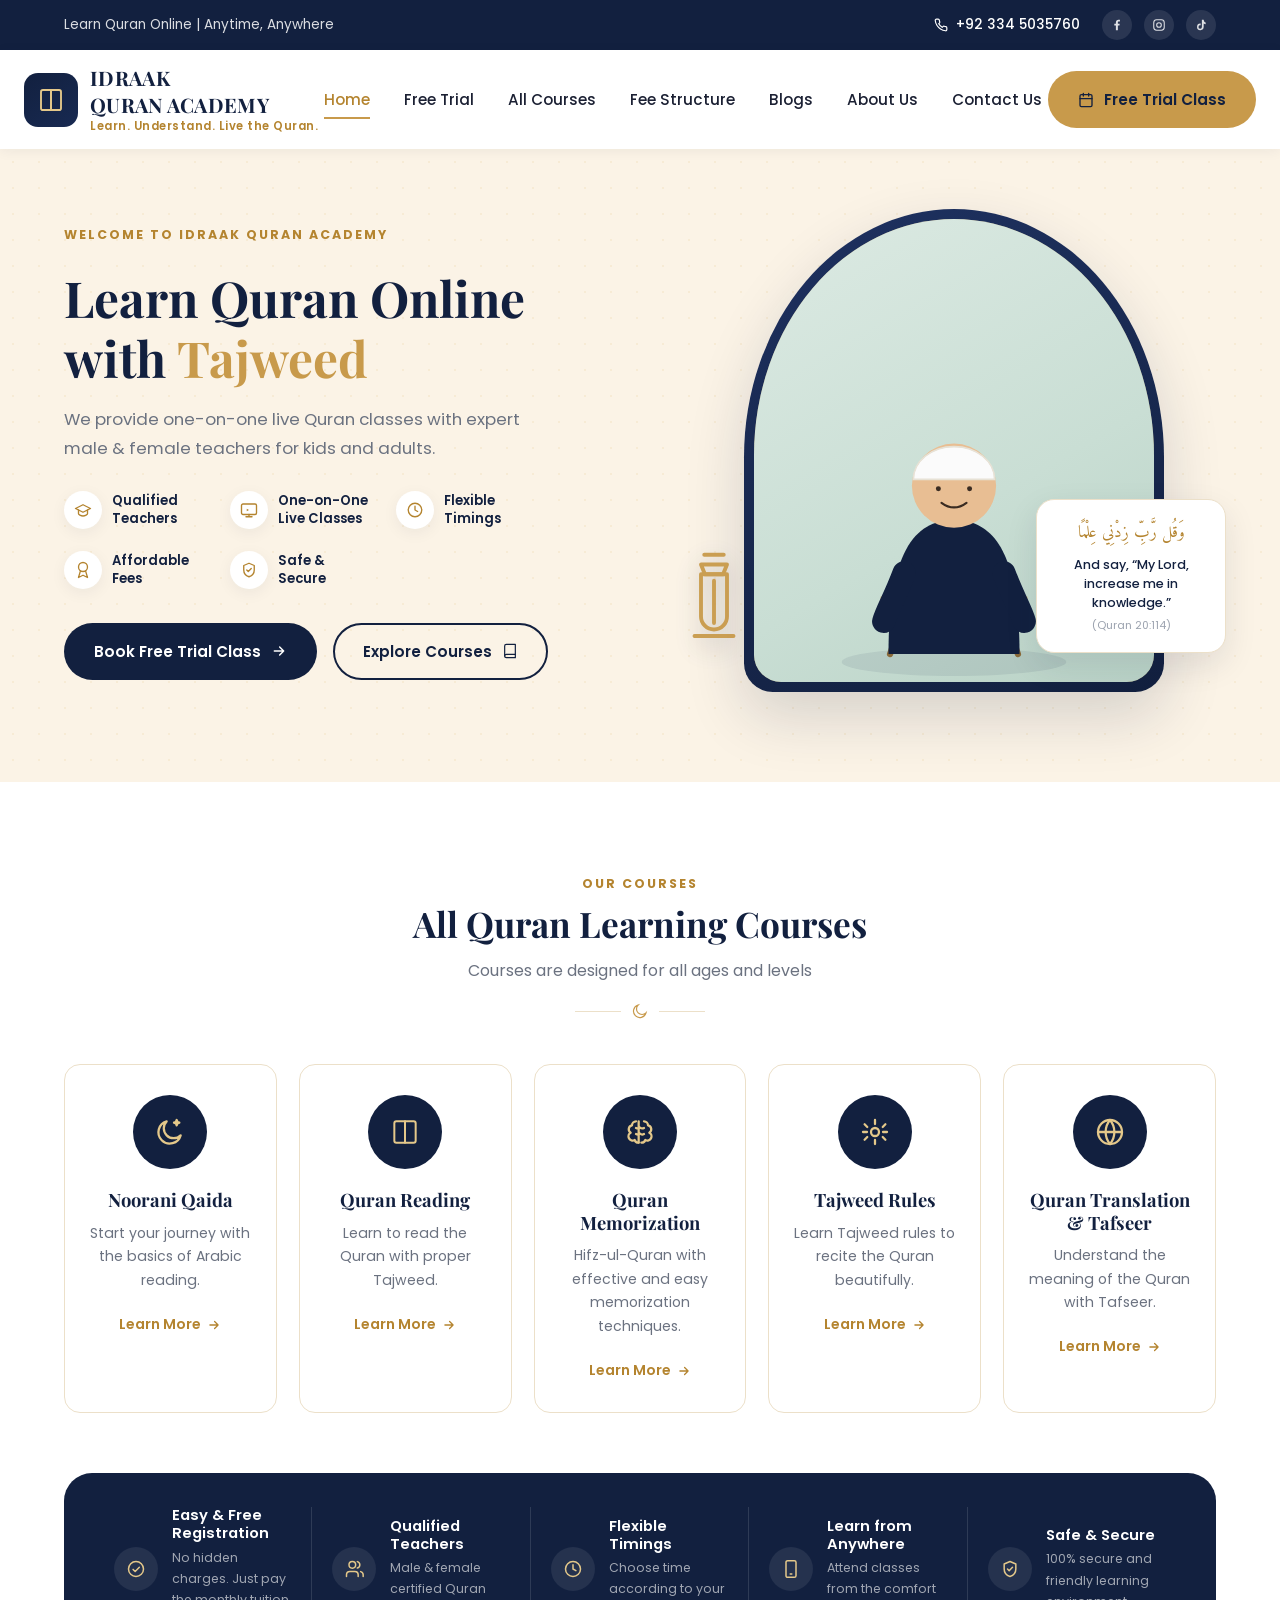
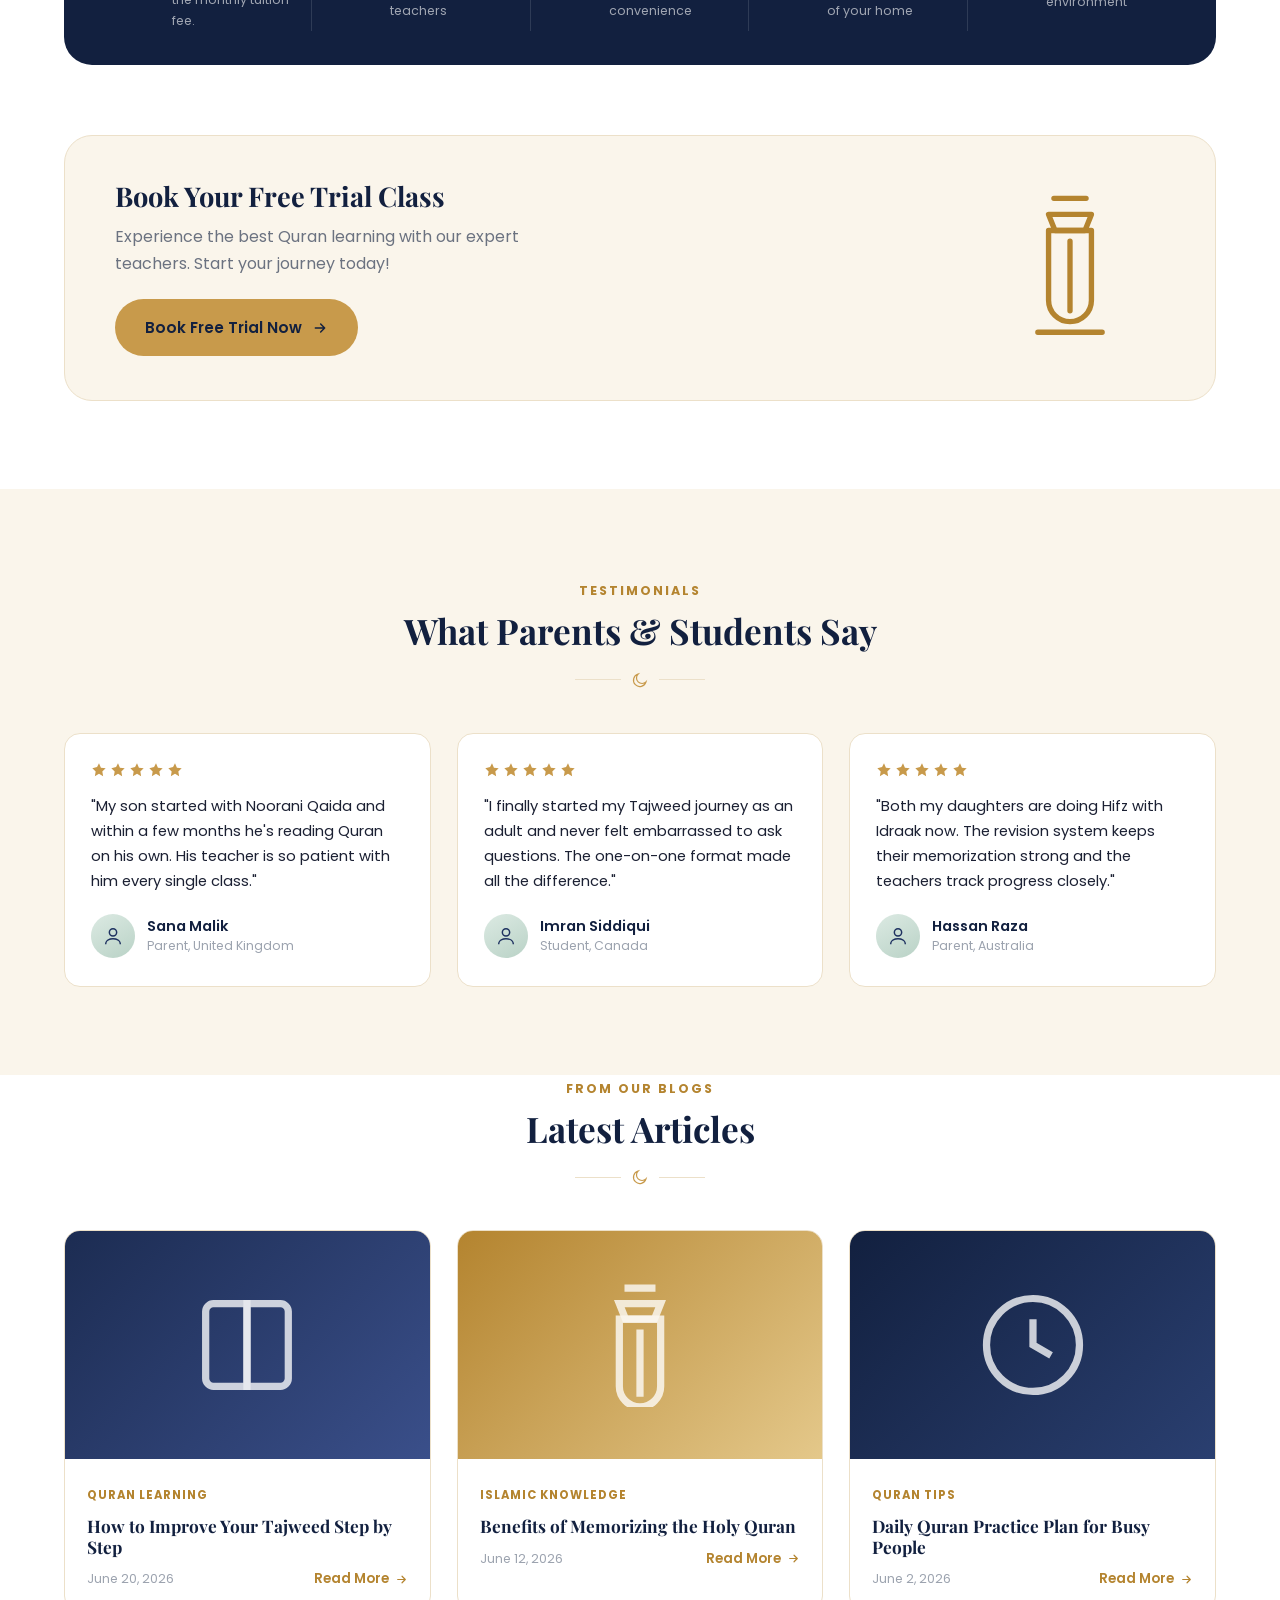
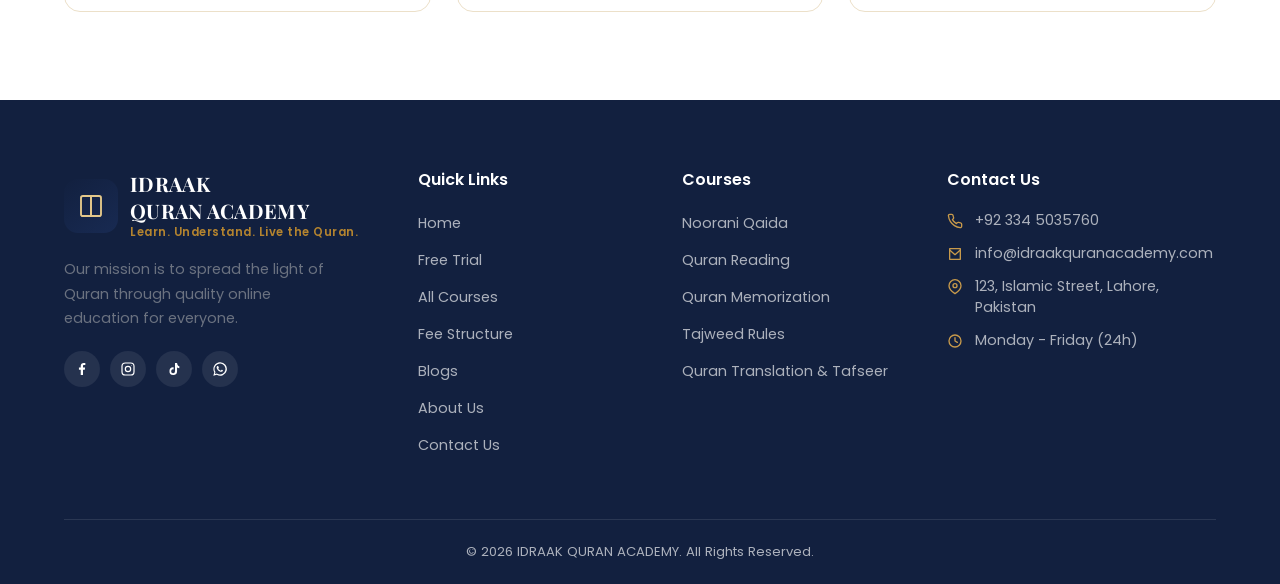
==== commit c3b0b81b: "Update contact info, branding, and content across the site - Add Country field to the free trial for" ====
--- a/index.html
+++ b/index.html
@@ -13,14 +13,14 @@
   <div class="container">
     <div class="topbar-left"><span>Learn Quran Online | Anytime, Anywhere</span></div>
     <div class="topbar-right">
-      <a class="topbar-phone" href="tel:+921234567890">
+      <a class="topbar-phone" href="tel:+923345035760">
         <svg viewBox="0 0 24 24" width="14" height="14" fill="none" stroke="currentColor" stroke-width="2" stroke-linecap="round" stroke-linejoin="round"><path d="M22 16.92v3a2 2 0 0 1-2.18 2 19.79 19.79 0 0 1-8.63-3.07 19.5 19.5 0 0 1-6-6 19.79 19.79 0 0 1-3.07-8.67A2 2 0 0 1 4.11 2h3a2 2 0 0 1 2 1.72c.13.96.36 1.9.7 2.81a2 2 0 0 1-.45 2.11L8.09 9.91a16 16 0 0 0 6 6l1.27-1.27a2 2 0 0 1 2.11-.45c.91.34 1.85.57 2.81.7A2 2 0 0 1 22 16.92z"/></svg>
-        +92 123 4567890
+        +92 334 5035760
       </a>
       <div class="topbar-social">
         <a href="#" aria-label="Facebook"><svg viewBox="0 0 24 24" fill="currentColor"><path d="M13.5 21v-8h2.7l.4-3.3h-3.1V7.6c0-.96.27-1.6 1.65-1.6H17V3.1C16.6 3.06 15.6 3 14.4 3c-2.5 0-4.3 1.5-4.3 4.4v2.3H7.4v3.3h2.7v8h3.4z"/></svg></a>
         <a href="#" aria-label="Instagram"><svg viewBox="0 0 24 24" fill="none" stroke="currentColor" stroke-width="1.8"><rect x="3" y="3" width="18" height="18" rx="5"/><circle cx="12" cy="12" r="4"/><circle cx="17.3" cy="6.7" r="0.6" fill="currentColor" stroke="none"/></svg></a>
-        <a href="#" aria-label="YouTube"><svg viewBox="0 0 24 24" fill="none" stroke="currentColor" stroke-width="1.6" stroke-linejoin="round"><path d="M22 8.6s-.2-1.5-.8-2.2c-.8-.8-1.7-.8-2.1-.9C16.4 5.3 12 5.3 12 5.3s-4.4 0-7.1.2c-.4 0-1.3.1-2.1.9-.6.7-.8 2.2-.8 2.2S1.8 10.4 1.8 12.1v1.7c0 1.7.2 3.5.2 3.5s.2 1.5.8 2.2c.8.8 1.9.8 2.4.9 1.7.2 7.3.2 7.3.2s4.4 0 7.1-.2c.4 0 1.3-.1 2.1-.9.6-.7.8-2.2.8-2.2s.2-1.7.2-3.5v-1.7c0-1.7-.2-3.5-.2-3.5z"/><path d="M9.9 15.3V9.4l5.3 3z" fill="currentColor" stroke="none"/></svg></a>
+        <a href="#" aria-label="TikTok"><svg viewBox="0 0 24 24" fill="currentColor"><path d="M16.6 3h-3.1v12.4a2.9 2.9 0 1 1-2.1-2.8v-3.1a5.7 5.7 0 1 0 5.2 5.7V9.6c1 .7 2.2 1.1 3.4 1.1V7.9c-1.9-.5-3.1-2-3.4-4.9z"/></svg></a>
       </div>
     </div>
   </div>
@@ -34,7 +34,7 @@
       </div>
       <div class="brand-text">
         <div class="name">IDRAAK<br>QURAN ACADEMY</div>
-        <div class="tag">Learn Quran. Live Quran.</div>
+        <div class="tag">Learn. Understand. Live the Quran.</div>
       </div>
     </a>
 
@@ -196,7 +196,11 @@
         </div>
       </div>
 
-      <div class="feature-strip reveal">
+      <div class="feature-strip cols-5 reveal">
+        <div class="f-item">
+          <div class="ic"><svg viewBox="0 0 24 24" fill="none" stroke="currentColor" stroke-width="1.8" stroke-linecap="round" stroke-linejoin="round"><circle cx="12" cy="12" r="9"/><path d="M8.5 12.5l2.5 2.5 5-5"/></svg></div>
+          <div><h4>Easy &amp; Free Registration</h4><p>No hidden charges. Just pay the monthly tuition fee.</p></div>
+        </div>
         <div class="f-item">
           <div class="ic"><svg viewBox="0 0 24 24" fill="none" stroke="currentColor" stroke-width="1.8" stroke-linecap="round" stroke-linejoin="round"><path d="M17 21v-2a4 4 0 0 0-4-4H7a4 4 0 0 0-4 4v2"/><circle cx="10" cy="7" r="4"/><path d="M23 21v-2a4 4 0 0 0-3-3.87M16 3.13a4 4 0 0 1 0 7.75"/></svg></div>
           <div><h4>Qualified Teachers</h4><p>Male &amp; female certified Quran teachers</p></div>
@@ -229,6 +233,64 @@
             <path d="M8 7h8v13a4 4 0 0 1-4 4 4 4 0 0 1-4-4V7z"/>
             <path d="M12 9v13M6 26h12"/>
           </svg>
+        </div>
+      </div>
+    </div>
+  </section>
+
+  <!-- TESTIMONIALS -->
+  <section class="section-pad" style="background:var(--cream-2);">
+    <div class="container">
+      <div class="section-head reveal">
+        <span class="eyebrow">Testimonials</span>
+        <h2>What Parents &amp; Students Say</h2>
+        <div class="divider-orn">
+          <svg width="18" height="18" viewBox="0 0 24 24" fill="none" stroke="currentColor" stroke-width="1.6"><path d="M20 14.5A8.5 8.5 0 1 1 9.5 4a7 7 0 0 0 10.5 10.5z"/></svg>
+        </div>
+      </div>
+
+      <div class="testimonial-grid reveal">
+        <div class="testimonial-card">
+          <div class="testimonial-stars">
+            <svg viewBox="0 0 24 24" fill="currentColor"><path d="M12 2l2.9 6.6L22 9.3l-5 4.9 1.2 7.1L12 17.8l-6.2 3.5L7 14.2 2 9.3l7.1-1.7z"/></svg>
+            <svg viewBox="0 0 24 24" fill="currentColor"><path d="M12 2l2.9 6.6L22 9.3l-5 4.9 1.2 7.1L12 17.8l-6.2 3.5L7 14.2 2 9.3l7.1-1.7z"/></svg>
+            <svg viewBox="0 0 24 24" fill="currentColor"><path d="M12 2l2.9 6.6L22 9.3l-5 4.9 1.2 7.1L12 17.8l-6.2 3.5L7 14.2 2 9.3l7.1-1.7z"/></svg>
+            <svg viewBox="0 0 24 24" fill="currentColor"><path d="M12 2l2.9 6.6L22 9.3l-5 4.9 1.2 7.1L12 17.8l-6.2 3.5L7 14.2 2 9.3l7.1-1.7z"/></svg>
+            <svg viewBox="0 0 24 24" fill="currentColor"><path d="M12 2l2.9 6.6L22 9.3l-5 4.9 1.2 7.1L12 17.8l-6.2 3.5L7 14.2 2 9.3l7.1-1.7z"/></svg>
+          </div>
+          <p>"My son started with Noorani Qaida and within a few months he's reading Quran on his own. His teacher is so patient with him every single class."</p>
+          <div class="testimonial-person">
+            <div class="testimonial-avatar"><svg viewBox="0 0 24 24" fill="none" stroke="currentColor" stroke-width="1.6"><circle cx="12" cy="8" r="4"/><path d="M4 21c0-4 4-6 8-6s8 2 8 6"/></svg></div>
+            <div><div class="name">Sana Malik</div><div class="role">Parent, United Kingdom</div></div>
+          </div>
+        </div>
+        <div class="testimonial-card">
+          <div class="testimonial-stars">
+            <svg viewBox="0 0 24 24" fill="currentColor"><path d="M12 2l2.9 6.6L22 9.3l-5 4.9 1.2 7.1L12 17.8l-6.2 3.5L7 14.2 2 9.3l7.1-1.7z"/></svg>
+            <svg viewBox="0 0 24 24" fill="currentColor"><path d="M12 2l2.9 6.6L22 9.3l-5 4.9 1.2 7.1L12 17.8l-6.2 3.5L7 14.2 2 9.3l7.1-1.7z"/></svg>
+            <svg viewBox="0 0 24 24" fill="currentColor"><path d="M12 2l2.9 6.6L22 9.3l-5 4.9 1.2 7.1L12 17.8l-6.2 3.5L7 14.2 2 9.3l7.1-1.7z"/></svg>
+            <svg viewBox="0 0 24 24" fill="currentColor"><path d="M12 2l2.9 6.6L22 9.3l-5 4.9 1.2 7.1L12 17.8l-6.2 3.5L7 14.2 2 9.3l7.1-1.7z"/></svg>
+            <svg viewBox="0 0 24 24" fill="currentColor"><path d="M12 2l2.9 6.6L22 9.3l-5 4.9 1.2 7.1L12 17.8l-6.2 3.5L7 14.2 2 9.3l7.1-1.7z"/></svg>
+          </div>
+          <p>"I finally started my Tajweed journey as an adult and never felt embarrassed to ask questions. The one-on-one format made all the difference."</p>
+          <div class="testimonial-person">
+            <div class="testimonial-avatar"><svg viewBox="0 0 24 24" fill="none" stroke="currentColor" stroke-width="1.6"><circle cx="12" cy="8" r="4"/><path d="M4 21c0-4 4-6 8-6s8 2 8 6"/></svg></div>
+            <div><div class="name">Imran Siddiqui</div><div class="role">Student, Canada</div></div>
+          </div>
+        </div>
+        <div class="testimonial-card">
+          <div class="testimonial-stars">
+            <svg viewBox="0 0 24 24" fill="currentColor"><path d="M12 2l2.9 6.6L22 9.3l-5 4.9 1.2 7.1L12 17.8l-6.2 3.5L7 14.2 2 9.3l7.1-1.7z"/></svg>
+            <svg viewBox="0 0 24 24" fill="currentColor"><path d="M12 2l2.9 6.6L22 9.3l-5 4.9 1.2 7.1L12 17.8l-6.2 3.5L7 14.2 2 9.3l7.1-1.7z"/></svg>
+            <svg viewBox="0 0 24 24" fill="currentColor"><path d="M12 2l2.9 6.6L22 9.3l-5 4.9 1.2 7.1L12 17.8l-6.2 3.5L7 14.2 2 9.3l7.1-1.7z"/></svg>
+            <svg viewBox="0 0 24 24" fill="currentColor"><path d="M12 2l2.9 6.6L22 9.3l-5 4.9 1.2 7.1L12 17.8l-6.2 3.5L7 14.2 2 9.3l7.1-1.7z"/></svg>
+            <svg viewBox="0 0 24 24" fill="currentColor"><path d="M12 2l2.9 6.6L22 9.3l-5 4.9 1.2 7.1L12 17.8l-6.2 3.5L7 14.2 2 9.3l7.1-1.7z"/></svg>
+          </div>
+          <p>"Both my daughters are doing Hifz with Idraak now. The revision system keeps their memorization strong and the teachers track progress closely."</p>
+          <div class="testimonial-person">
+            <div class="testimonial-avatar"><svg viewBox="0 0 24 24" fill="none" stroke="currentColor" stroke-width="1.6"><circle cx="12" cy="8" r="4"/><path d="M4 21c0-4 4-6 8-6s8 2 8 6"/></svg></div>
+            <div><div class="name">Hassan Raza</div><div class="role">Parent, Australia</div></div>
+          </div>
         </div>
       </div>
     </div>
@@ -295,14 +357,14 @@
           </div>
           <div class="brand-text">
             <div class="name">IDRAAK<br>QURAN ACADEMY</div>
-            <div class="tag">Learn Quran. Live Quran.</div>
+            <div class="tag">Learn. Understand. Live the Quran.</div>
           </div>
         </a>
         <p>Our mission is to spread the light of Quran through quality online education for everyone.</p>
         <div class="footer-social">
           <a href="#" aria-label="Facebook"><svg viewBox="0 0 24 24" fill="currentColor"><path d="M13.5 21v-8h2.7l.4-3.3h-3.1V7.6c0-.96.27-1.6 1.65-1.6H17V3.1C16.6 3.06 15.6 3 14.4 3c-2.5 0-4.3 1.5-4.3 4.4v2.3H7.4v3.3h2.7v8h3.4z"/></svg></a>
           <a href="#" aria-label="Instagram"><svg viewBox="0 0 24 24" fill="none" stroke="currentColor" stroke-width="1.8"><rect x="3" y="3" width="18" height="18" rx="5"/><circle cx="12" cy="12" r="4"/><circle cx="17.3" cy="6.7" r="0.6" fill="currentColor" stroke="none"/></svg></a>
-          <a href="#" aria-label="YouTube"><svg viewBox="0 0 24 24" fill="none" stroke="currentColor" stroke-width="1.6" stroke-linejoin="round"><path d="M22 8.6s-.2-1.5-.8-2.2c-.8-.8-1.7-.8-2.1-.9C16.4 5.3 12 5.3 12 5.3s-4.4 0-7.1.2c-.4 0-1.3.1-2.1.9-.6.7-.8 2.2-.8 2.2S1.8 10.4 1.8 12.1v1.7c0 1.7.2 3.5.2 3.5s.2 1.5.8 2.2c.8.8 1.9.8 2.4.9 1.7.2 7.3.2 7.3.2s4.4 0 7.1-.2c.4 0 1.3-.1 2.1-.9.6-.7.8-2.2.8-2.2s.2-1.7.2-3.5v-1.7c0-1.7-.2-3.5-.2-3.5z"/><path d="M9.9 15.3V9.4l5.3 3z" fill="currentColor" stroke="none"/></svg></a>
+          <a href="#" aria-label="TikTok"><svg viewBox="0 0 24 24" fill="currentColor"><path d="M16.6 3h-3.1v12.4a2.9 2.9 0 1 1-2.1-2.8v-3.1a5.7 5.7 0 1 0 5.2 5.7V9.6c1 .7 2.2 1.1 3.4 1.1V7.9c-1.9-.5-3.1-2-3.4-4.9z"/></svg></a>
           <a href="#" aria-label="WhatsApp"><svg viewBox="0 0 24 24" fill="currentColor"><path d="M12 2a10 10 0 0 0-8.6 15L2 22l5.2-1.4A10 10 0 1 0 12 2zm0 18.2a8.2 8.2 0 0 1-4.2-1.2l-.3-.2-3.1.8.8-3-.2-.3A8.2 8.2 0 1 1 12 20.2zm4.5-6.1c-.2-.1-1.4-.7-1.7-.8-.2-.1-.4-.1-.6.1-.2.2-.6.8-.8 1-.1.2-.3.2-.5.1-.2-.1-1-.4-2-1.2-.7-.6-1.2-1.4-1.4-1.7-.1-.2 0-.4.1-.5.1-.1.2-.3.4-.4.1-.1.2-.2.2-.4.1-.1 0-.3 0-.4-.1-.1-.6-1.4-.8-1.9-.2-.5-.4-.4-.6-.4h-.5c-.2 0-.4.1-.6.3-.2.2-.8.8-.8 1.9s.8 2.2.9 2.4c.1.2 1.6 2.5 4 3.4.6.2 1 .4 1.3.5.6.2 1.1.2 1.5.1.5-.1 1.4-.6 1.6-1.1.2-.5.2-.9.1-1z"/></svg></a>
         </div>
       </div>
@@ -334,10 +396,10 @@
       <div class="footer-col">
         <h4>Contact Us</h4>
         <ul class="footer-contact">
-          <li><svg viewBox="0 0 24 24" fill="none" stroke="currentColor" stroke-width="2" stroke-linecap="round" stroke-linejoin="round"><path d="M22 16.92v3a2 2 0 0 1-2.18 2 19.79 19.79 0 0 1-8.63-3.07 19.5 19.5 0 0 1-6-6 19.79 19.79 0 0 1-3.07-8.67A2 2 0 0 1 4.11 2h3a2 2 0 0 1 2 1.72c.13.96.36 1.9.7 2.81a2 2 0 0 1-.45 2.11L8.09 9.91a16 16 0 0 0 6 6l1.27-1.27a2 2 0 0 1 2.11-.45c.91.34 1.85.57 2.81.7A2 2 0 0 1 22 16.92z"/></svg> +92 123 4567890</li>
+          <li><svg viewBox="0 0 24 24" fill="none" stroke="currentColor" stroke-width="2" stroke-linecap="round" stroke-linejoin="round"><path d="M22 16.92v3a2 2 0 0 1-2.18 2 19.79 19.79 0 0 1-8.63-3.07 19.5 19.5 0 0 1-6-6 19.79 19.79 0 0 1-3.07-8.67A2 2 0 0 1 4.11 2h3a2 2 0 0 1 2 1.72c.13.96.36 1.9.7 2.81a2 2 0 0 1-.45 2.11L8.09 9.91a16 16 0 0 0 6 6l1.27-1.27a2 2 0 0 1 2.11-.45c.91.34 1.85.57 2.81.7A2 2 0 0 1 22 16.92z"/></svg> +92 334 5035760</li>
           <li><svg viewBox="0 0 24 24" fill="none" stroke="currentColor" stroke-width="2" stroke-linecap="round" stroke-linejoin="round"><path d="M4 4h16v16H4z"/><path d="m4 6 8 7 8-7"/></svg> info@idraakquranacademy.com</li>
           <li><svg viewBox="0 0 24 24" fill="none" stroke="currentColor" stroke-width="2" stroke-linecap="round" stroke-linejoin="round"><path d="M21 10c0 6-9 12-9 12s-9-6-9-12a9 9 0 0 1 18 0z"/><circle cx="12" cy="10" r="3"/></svg> 123, Islamic Street, Lahore, Pakistan</li>
-          <li><svg viewBox="0 0 24 24" fill="none" stroke="currentColor" stroke-width="2" stroke-linecap="round" stroke-linejoin="round"><circle cx="12" cy="12" r="9"/><path d="M12 7v5l3.5 2"/></svg> Monday - Sunday (9AM - 9PM)</li>
+          <li><svg viewBox="0 0 24 24" fill="none" stroke="currentColor" stroke-width="2" stroke-linecap="round" stroke-linejoin="round"><circle cx="12" cy="12" r="9"/><path d="M12 7v5l3.5 2"/></svg> Monday - Friday (24h)</li>
         </ul>
       </div>
     </div>
@@ -346,8 +408,8 @@
 </footer>
 
 <div class="mobile-actionbar">
-  <a href="tel:+921234567890"><svg viewBox="0 0 24 24" fill="none" stroke="currentColor" stroke-width="2" stroke-linecap="round" stroke-linejoin="round"><path d="M22 16.92v3a2 2 0 0 1-2.18 2 19.79 19.79 0 0 1-8.63-3.07 19.5 19.5 0 0 1-6-6 19.79 19.79 0 0 1-3.07-8.67A2 2 0 0 1 4.11 2h3a2 2 0 0 1 2 1.72c.13.96.36 1.9.7 2.81a2 2 0 0 1-.45 2.11L8.09 9.91a16 16 0 0 0 6 6l1.27-1.27a2 2 0 0 1 2.11-.45c.91.34 1.85.57 2.81.7A2 2 0 0 1 22 16.92z"/></svg>Call Us</a>
-  <a href="https://wa.me/921234567890" target="_blank" rel="noopener"><svg viewBox="0 0 24 24" fill="currentColor"><path d="M12 2a10 10 0 0 0-8.6 15L2 22l5.2-1.4A10 10 0 1 0 12 2zm0 18.2a8.2 8.2 0 0 1-4.2-1.2l-.3-.2-3.1.8.8-3-.2-.3A8.2 8.2 0 1 1 12 20.2z"/></svg>WhatsApp</a>
+  <a href="tel:+923345035760"><svg viewBox="0 0 24 24" fill="none" stroke="currentColor" stroke-width="2" stroke-linecap="round" stroke-linejoin="round"><path d="M22 16.92v3a2 2 0 0 1-2.18 2 19.79 19.79 0 0 1-8.63-3.07 19.5 19.5 0 0 1-6-6 19.79 19.79 0 0 1-3.07-8.67A2 2 0 0 1 4.11 2h3a2 2 0 0 1 2 1.72c.13.96.36 1.9.7 2.81a2 2 0 0 1-.45 2.11L8.09 9.91a16 16 0 0 0 6 6l1.27-1.27a2 2 0 0 1 2.11-.45c.91.34 1.85.57 2.81.7A2 2 0 0 1 22 16.92z"/></svg>Call Us</a>
+  <a href="https://wa.me/923345035760" target="_blank" rel="noopener"><svg viewBox="0 0 24 24" fill="currentColor"><path d="M12 2a10 10 0 0 0-8.6 15L2 22l5.2-1.4A10 10 0 1 0 12 2zm0 18.2a8.2 8.2 0 0 1-4.2-1.2l-.3-.2-3.1.8.8-3-.2-.3A8.2 8.2 0 1 1 12 20.2z"/></svg>WhatsApp</a>
   <a href="mailto:info@idraakquranacademy.com"><svg viewBox="0 0 24 24" fill="none" stroke="currentColor" stroke-width="2" stroke-linecap="round" stroke-linejoin="round"><path d="M4 4h16v16H4z"/><path d="m4 6 8 7 8-7"/></svg>Email</a>
 </div>
 
--- a/assets/css/style.css
+++ b/assets/css/style.css
@@ -411,6 +411,7 @@
   padding: 34px 30px; margin-top: 60px;
   display:grid; grid-template-columns: repeat(4,1fr);
 }
+.feature-strip.cols-5{ grid-template-columns: repeat(5,1fr); }
 .feature-strip .f-item{
   display:flex; align-items:center; gap:14px; padding: 0 20px;
   border-right: 1px solid rgba(255,255,255,0.12);
@@ -425,10 +426,10 @@
 .feature-strip p{ color: rgba(255,255,255,0.6); font-size:0.78rem; }
 
 @media (max-width: 900px){
-  .feature-strip{ grid-template-columns: 1fr 1fr; gap: 22px 0; }
+  .feature-strip, .feature-strip.cols-5{ grid-template-columns: 1fr 1fr; gap: 22px 0; }
   .feature-strip .f-item{ border-right:none; padding:0 10px; }
 }
-@media (max-width: 560px){ .feature-strip{ grid-template-columns: 1fr; } }
+@media (max-width: 560px){ .feature-strip, .feature-strip.cols-5{ grid-template-columns: 1fr; } }
 
 /* ==========================================================================
    CTA banner
@@ -484,6 +485,30 @@
 .section-head-row{ display:flex; align-items:flex-end; justify-content:space-between; gap: 20px; }
 .section-head-row .section-head{ margin:0; text-align:left; max-width:none; }
 .view-all{ color: var(--gold-dark); font-weight:600; font-size:0.9rem; display:inline-flex; align-items:center; gap:6px; white-space:nowrap; }
+
+/* ==========================================================================
+   Testimonials
+   ========================================================================== */
+.testimonial-grid{ display:grid; grid-template-columns: repeat(3,1fr); gap: 26px; margin-top: 44px; }
+.testimonial-card{
+  background: var(--white); border:1px solid var(--cream-line); border-radius: var(--radius-md);
+  padding: 28px 26px;
+}
+.testimonial-stars{ display:flex; gap:3px; color: var(--gold); margin-bottom:16px; }
+.testimonial-stars svg{ width:16px; height:16px; }
+.testimonial-card p{ font-size:0.92rem; color: var(--ink); line-height:1.7; margin-bottom:20px; }
+.testimonial-person{ display:flex; align-items:center; gap:12px; }
+.testimonial-avatar{
+  width:44px; height:44px; border-radius:50%; flex-shrink:0;
+  background: linear-gradient(150deg,#DCEAE3,#B9D2C6);
+  display:flex; align-items:center; justify-content:center; color: var(--navy-soft);
+}
+.testimonial-avatar svg{ width:22px; height:22px; }
+.testimonial-person .name{ font-weight:600; font-size:0.9rem; color: var(--navy); }
+.testimonial-person .role{ font-size:0.78rem; color: var(--gray-light); }
+
+@media (max-width: 900px){ .testimonial-grid{ grid-template-columns: 1fr 1fr; } }
+@media (max-width: 620px){ .testimonial-grid{ grid-template-columns: 1fr; } }
 
 /* ==========================================================================
    Footer
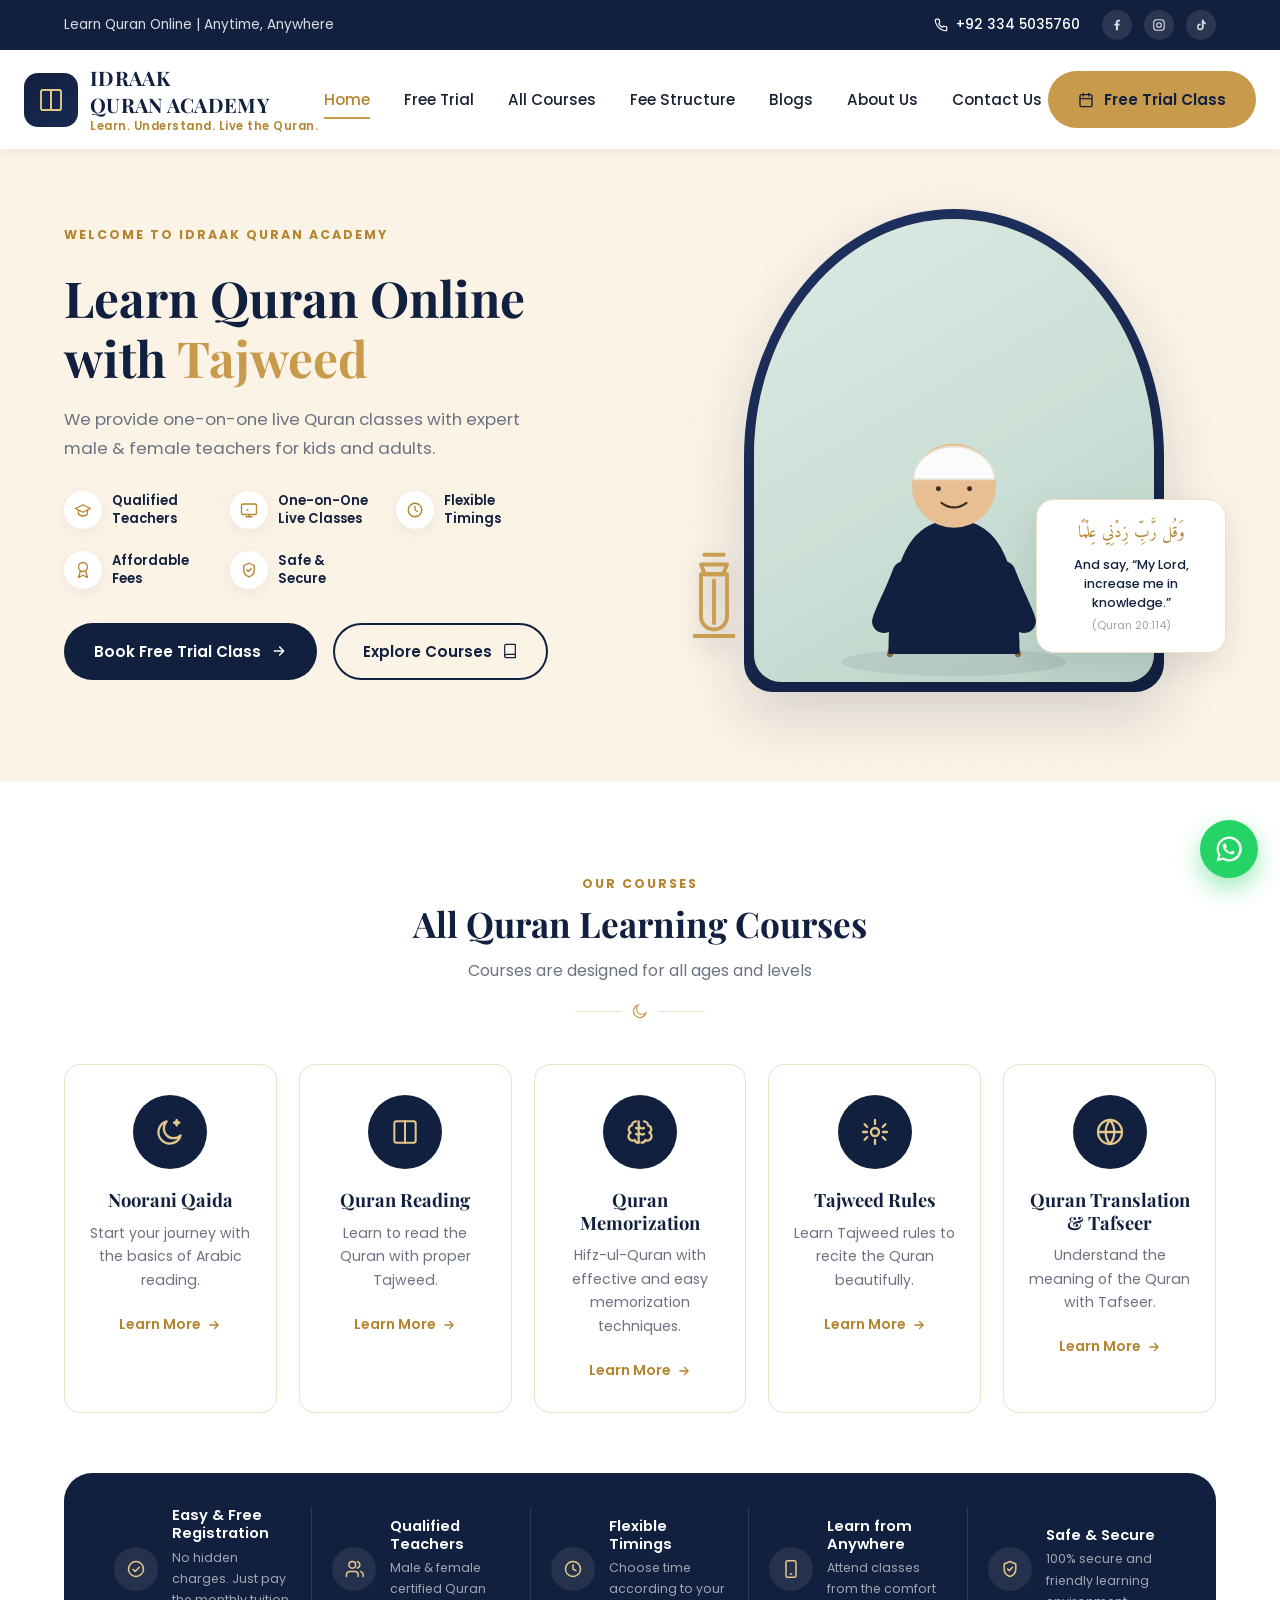
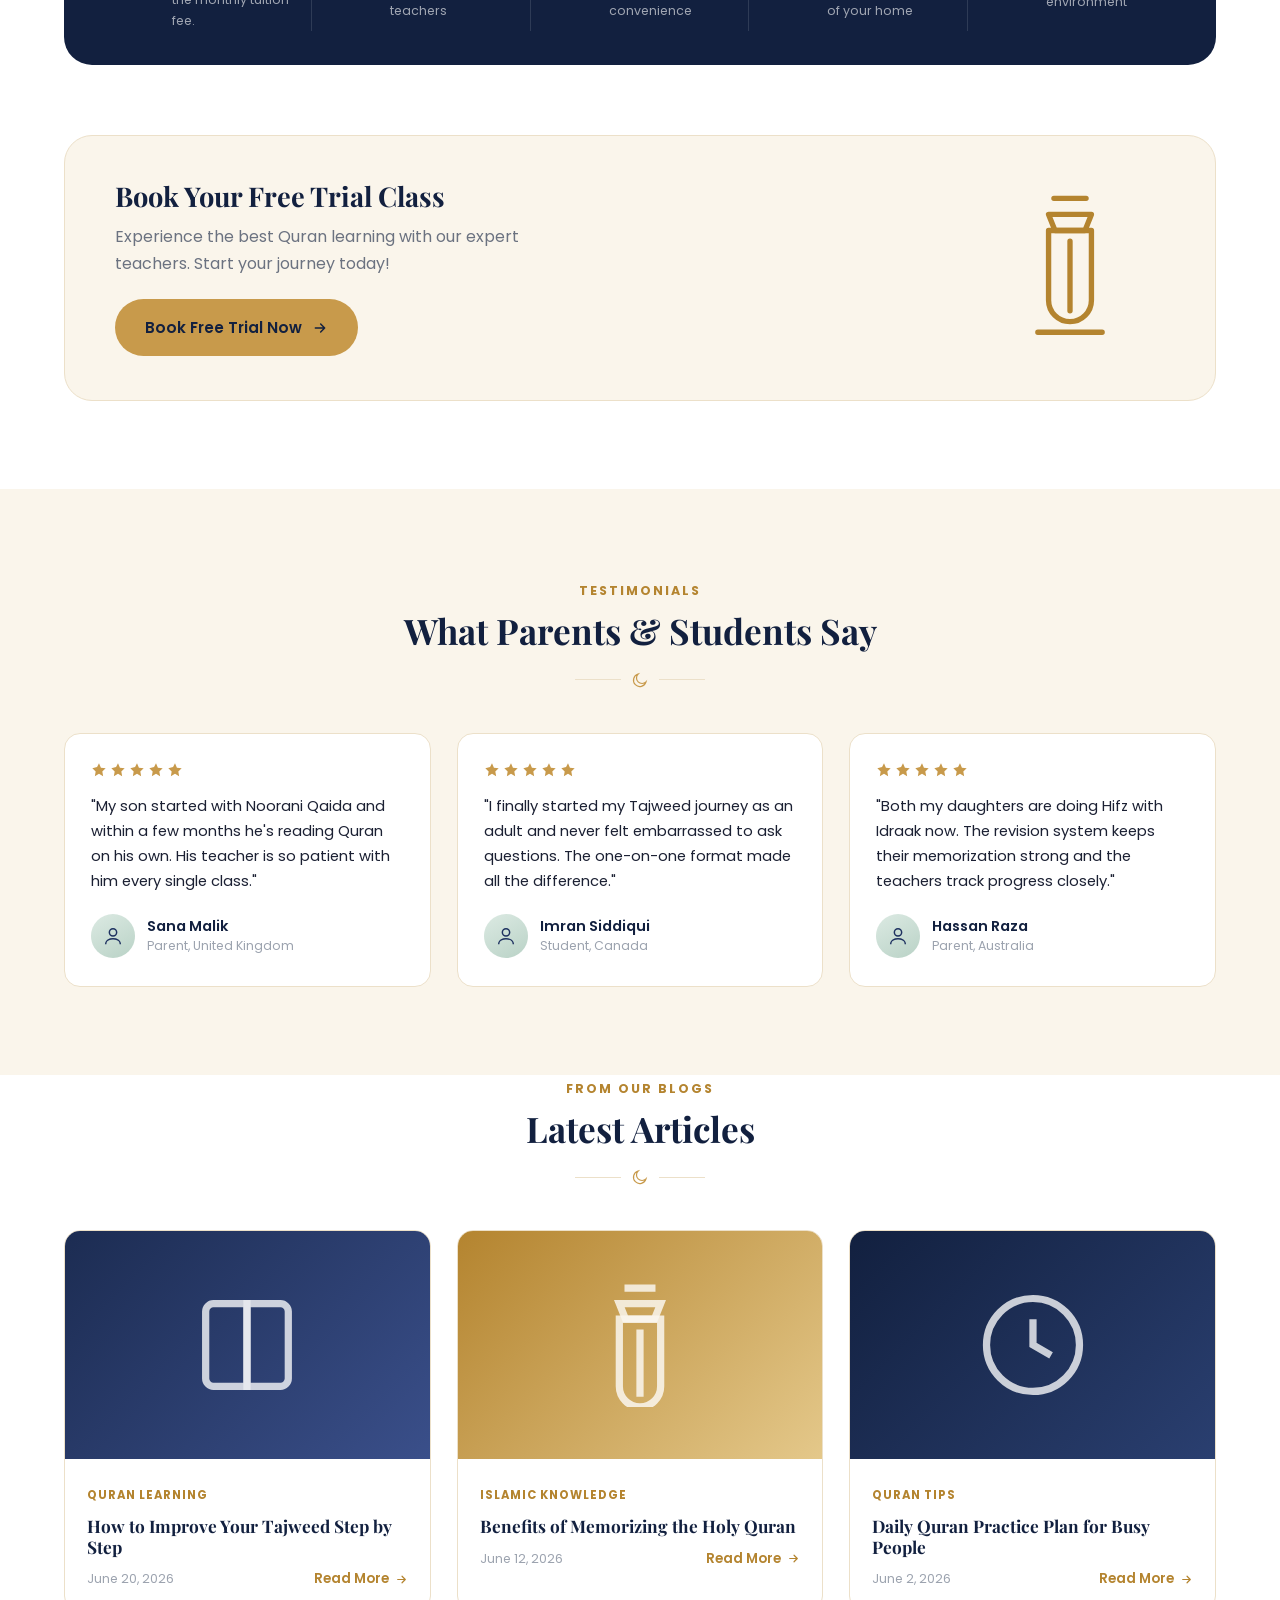
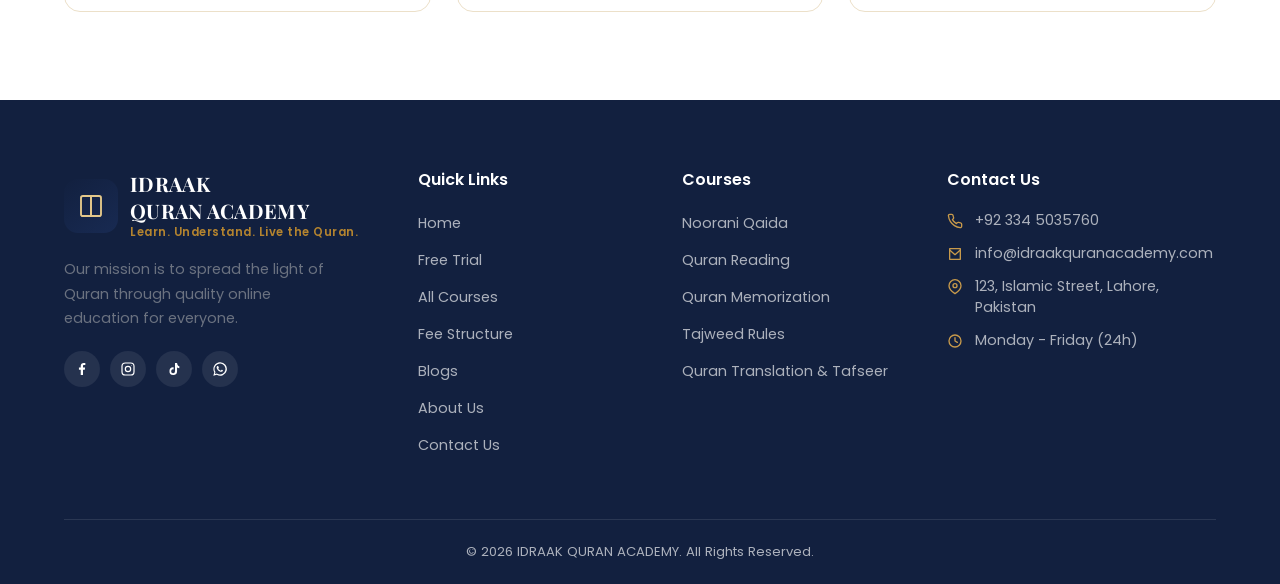
==== commit 86ed128f: "Replace mobile Call/WhatsApp/Email bar with a floating WhatsApp button Adds a single floating WhatsA" ====
--- a/index.html
+++ b/index.html
@@ -49,9 +49,9 @@
     </nav>
 
     <div class="nav-cta">
-      <a href="free-trial.html" class="btn btn-gold desktop-only">
+      <a href="free-trial.html" class="btn btn-gold nav-trial-btn">
         <svg viewBox="0 0 24 24" fill="none" stroke="currentColor" stroke-width="2" stroke-linecap="round" stroke-linejoin="round"><rect x="3" y="4" width="18" height="18" rx="2"/><path d="M16 2v4M8 2v4M3 10h18"/></svg>
-        Free Trial Class
+        <span class="btn-label-full">Free Trial Class</span><span class="btn-label-short">Free Trial</span>
       </a>
       <button class="hamburger" aria-label="Open Menu"><span></span><span></span><span></span></button>
     </div>
@@ -163,7 +163,7 @@
         </div>
       </div>
 
-      <div class="courses-grid reveal">
+      <div class="courses-grid as-rows reveal">
         <div class="course-card">
           <div class="course-ic"><svg viewBox="0 0 24 24" fill="none" stroke="currentColor" stroke-width="1.7" stroke-linecap="round" stroke-linejoin="round"><path d="M20 14.5A8.5 8.5 0 1 1 9.5 4a7 7 0 0 0 10.5 10.5z"/><path d="M17 3l.6 1.5L19 5l-1.4.5L17 7l-.6-1.5L15 5l1.4-.5z"/></svg></div>
           <h3>Noorani Qaida</h3>
@@ -194,6 +194,34 @@
           <p>Understand the meaning of the Quran with Tafseer.</p>
           <a href="courses.html#translation-tafseer" class="course-link">Learn More <svg viewBox="0 0 24 24" fill="none" stroke="currentColor" stroke-width="2.2" stroke-linecap="round" stroke-linejoin="round"><path d="M5 12h14M13 6l6 6-6 6"/></svg></a>
         </div>
+      </div>
+
+      <div class="course-rows reveal">
+        <a href="courses.html#noorani-qaida" class="course-row">
+          <div class="course-ic"><svg viewBox="0 0 24 24" fill="none" stroke="currentColor" stroke-width="1.7" stroke-linecap="round" stroke-linejoin="round"><path d="M20 14.5A8.5 8.5 0 1 1 9.5 4a7 7 0 0 0 10.5 10.5z"/></svg></div>
+          <div class="info"><h3>Noorani Qaida</h3><p>Basics of Arabic reading</p></div>
+          <svg viewBox="0 0 24 24" fill="none" stroke="currentColor" stroke-width="2.2" stroke-linecap="round" stroke-linejoin="round"><path d="M5 12h14M13 6l6 6-6 6"/></svg>
+        </a>
+        <a href="courses.html#quran-reading" class="course-row">
+          <div class="course-ic"><svg viewBox="0 0 24 24" fill="none" stroke="currentColor" stroke-width="1.5" stroke-linecap="round" stroke-linejoin="round"><path d="M4 5.5C4 4.7 4.7 4 5.5 4H12v16H5.5c-.8 0-1.5-.7-1.5-1.5v-13z"/><path d="M20 5.5c0-.8-.7-1.5-1.5-1.5H12v16h6.5c.8 0 1.5-.7 1.5-1.5v-13z"/></svg></div>
+          <div class="info"><h3>Quran Reading</h3><p>Read with proper Tajweed</p></div>
+          <svg viewBox="0 0 24 24" fill="none" stroke="currentColor" stroke-width="2.2" stroke-linecap="round" stroke-linejoin="round"><path d="M5 12h14M13 6l6 6-6 6"/></svg>
+        </a>
+        <a href="courses.html#quran-memorization" class="course-row">
+          <div class="course-ic"><svg viewBox="0 0 24 24" fill="none" stroke="currentColor" stroke-width="1.7" stroke-linecap="round" stroke-linejoin="round"><path d="M11 4v16M15 4a3 3 0 0 1 3 3 3 3 0 0 1 1 5.5A3 3 0 0 1 16 18a3 3 0 0 1-3 2"/></svg></div>
+          <div class="info"><h3>Quran Memorization</h3><p>Hifz-ul-Quran techniques</p></div>
+          <svg viewBox="0 0 24 24" fill="none" stroke="currentColor" stroke-width="2.2" stroke-linecap="round" stroke-linejoin="round"><path d="M5 12h14M13 6l6 6-6 6"/></svg>
+        </a>
+        <a href="courses.html#tajweed-rules" class="course-row">
+          <div class="course-ic"><svg viewBox="0 0 24 24" fill="none" stroke="currentColor" stroke-width="1.7" stroke-linecap="round" stroke-linejoin="round"><circle cx="12" cy="12" r="3"/><path d="M12 3v3M12 18v3"/></svg></div>
+          <div class="info"><h3>Tajweed Rules</h3><p>Recite beautifully &amp; correctly</p></div>
+          <svg viewBox="0 0 24 24" fill="none" stroke="currentColor" stroke-width="2.2" stroke-linecap="round" stroke-linejoin="round"><path d="M5 12h14M13 6l6 6-6 6"/></svg>
+        </a>
+        <a href="courses.html#translation-tafseer" class="course-row">
+          <div class="course-ic"><svg viewBox="0 0 24 24" fill="none" stroke="currentColor" stroke-width="1.7" stroke-linecap="round" stroke-linejoin="round"><circle cx="12" cy="12" r="9"/><path d="M3 12h18"/></svg></div>
+          <div class="info"><h3>Translation &amp; Tafseer</h3><p>Understand the meaning</p></div>
+          <svg viewBox="0 0 24 24" fill="none" stroke="currentColor" stroke-width="2.2" stroke-linecap="round" stroke-linejoin="round"><path d="M5 12h14M13 6l6 6-6 6"/></svg>
+        </a>
       </div>
 
       <div class="feature-strip cols-5 reveal">
@@ -407,11 +435,9 @@
   </div>
 </footer>
 
-<div class="mobile-actionbar">
-  <a href="tel:+923345035760"><svg viewBox="0 0 24 24" fill="none" stroke="currentColor" stroke-width="2" stroke-linecap="round" stroke-linejoin="round"><path d="M22 16.92v3a2 2 0 0 1-2.18 2 19.79 19.79 0 0 1-8.63-3.07 19.5 19.5 0 0 1-6-6 19.79 19.79 0 0 1-3.07-8.67A2 2 0 0 1 4.11 2h3a2 2 0 0 1 2 1.72c.13.96.36 1.9.7 2.81a2 2 0 0 1-.45 2.11L8.09 9.91a16 16 0 0 0 6 6l1.27-1.27a2 2 0 0 1 2.11-.45c.91.34 1.85.57 2.81.7A2 2 0 0 1 22 16.92z"/></svg>Call Us</a>
-  <a href="https://wa.me/923345035760" target="_blank" rel="noopener"><svg viewBox="0 0 24 24" fill="currentColor"><path d="M12 2a10 10 0 0 0-8.6 15L2 22l5.2-1.4A10 10 0 1 0 12 2zm0 18.2a8.2 8.2 0 0 1-4.2-1.2l-.3-.2-3.1.8.8-3-.2-.3A8.2 8.2 0 1 1 12 20.2z"/></svg>WhatsApp</a>
-  <a href="mailto:info@idraakquranacademy.com"><svg viewBox="0 0 24 24" fill="none" stroke="currentColor" stroke-width="2" stroke-linecap="round" stroke-linejoin="round"><path d="M4 4h16v16H4z"/><path d="m4 6 8 7 8-7"/></svg>Email</a>
-</div>
+<a class="whatsapp-float" href="https://wa.me/923345035760" target="_blank" rel="noopener" aria-label="Chat on WhatsApp">
+  <svg viewBox="0 0 24 24" fill="currentColor"><path d="M12 2a10 10 0 0 0-8.6 15L2 22l5.2-1.4A10 10 0 1 0 12 2zm0 18.2a8.2 8.2 0 0 1-4.2-1.2l-.3-.2-3.1.8.8-3-.2-.3A8.2 8.2 0 1 1 12 20.2zm4.5-6.1c-.2-.1-1.4-.7-1.7-.8-.2-.1-.4-.1-.6.1-.2.2-.6.8-.8 1-.1.2-.3.2-.5.1-.2-.1-1-.4-2-1.2-.7-.6-1.2-1.4-1.4-1.7-.1-.2 0-.4.1-.5.1-.1.2-.3.4-.4.1-.1.2-.2.2-.4.1-.1 0-.3 0-.4-.1-.1-.6-1.4-.8-1.9-.2-.5-.4-.4-.6-.4h-.5c-.2 0-.4.1-.6.3-.2.2-.8.8-.8 1.9s.8 2.2.9 2.4c.1.2 1.6 2.5 4 3.4.6.2 1 .4 1.3.5.6.2 1.1.2 1.5.1.5-.1 1.4-.6 1.6-1.1.2-.5.2-.9.1-1z"/></svg>
+</a>
 
 <div class="mobile-bottomnav">
   <a href="index.html" class="active"><svg viewBox="0 0 24 24" fill="none" stroke="currentColor" stroke-width="2" stroke-linecap="round" stroke-linejoin="round"><path d="M3 10.5 12 3l9 7.5"/><path d="M5 9.5V21h14V9.5"/></svg>Home</a>
--- a/assets/css/style.css
+++ b/assets/css/style.css
@@ -201,11 +201,22 @@
   display:none; flex-direction:column; gap:5px; background:none; border:none; padding:6px;
 }
 .hamburger span{ width:24px; height:2px; background: var(--navy); border-radius:2px; }
+.btn-label-short{ display:none; }
 
 @media (max-width: 1080px){
   .main-nav{ display:none; }
-  .nav-cta .btn-gold.desktop-only{ display:none; }
   .hamburger{ display:flex; }
+}
+
+/* Below 900px the bottom nav's "Menu" button is the single menu trigger,
+   so hide the header hamburger to avoid two menu controls on screen. */
+@media (max-width: 900px){
+  .hamburger{ display:none; }
+  .nav-trial-btn{ padding: 10px 16px; font-size:0.82rem; gap:0; }
+  .nav-trial-btn svg{ display:none; }
+  .btn-label-full{ display:none; }
+  .btn-label-short{ display:inline; }
+  .brand-text .name{ font-size:0.8rem; }
 }
 
 /* Mobile drawer */
@@ -326,8 +337,8 @@
 }
 @media (max-width: 560px){
   .hero-copy h1{ font-size: 2.1rem; }
-  .hero-feature{ max-width: 100px; }
-  .hero-verse{ bottom: 0; }
+
+  .hero-verse{ bottom: -50px; }
 }
 
 /* ==========================================================================
@@ -548,25 +559,12 @@
 }
 
 /* ==========================================================================
-   Mobile bottom nav + floating actions (mobile only)
-   ========================================================================== */
-.mobile-actionbar, .mobile-bottomnav{ display:none; }
+   Mobile bottom nav
+   ========================================================================== */
+.mobile-bottomnav{ display:none; }
 
 @media (max-width: 900px){
-  body{ padding-bottom: 118px; }
-  .mobile-actionbar{
-    display:grid; grid-template-columns: repeat(3,1fr);
-    position: fixed; left:0; right:0; bottom:64px; z-index:190;
-    background: var(--gold); box-shadow: 0 -2px 10px rgba(18,32,63,0.15);
-  }
-  .mobile-actionbar a{
-    display:flex; flex-direction:column; align-items:center; gap:4px;
-    padding: 10px 0; color: var(--navy); font-size:0.72rem; font-weight:600;
-    border-right: 1px solid rgba(18,32,63,0.12);
-  }
-  .mobile-actionbar a:last-child{ border-right:none; }
-  .mobile-actionbar svg{ width:18px; height:18px; }
-
+  body{ padding-bottom: 64px; }
   .mobile-bottomnav{
     display:grid; grid-template-columns: repeat(5,1fr);
     position: fixed; left:0; right:0; bottom:0; z-index:190;
@@ -581,6 +579,29 @@
 }
 
 /* ==========================================================================
+   Floating WhatsApp button
+   ========================================================================== */
+.whatsapp-float{
+  position: fixed;
+  right: 22px; bottom: 22px;
+  width: 58px; height: 58px;
+  border-radius: 50%;
+  background: #25D366;
+  color: #fff;
+  display:flex; align-items:center; justify-content:center;
+  box-shadow: 0 10px 24px rgba(37,211,102,0.45);
+  z-index: 195;
+  transition: transform .2s ease;
+}
+.whatsapp-float:hover{ transform: scale(1.08); }
+.whatsapp-float svg{ width:30px; height:30px; }
+
+@media (max-width: 900px){
+  .whatsapp-float{ right:16px; bottom:80px; width:52px; height:52px; }
+  .whatsapp-float svg{ width:26px; height:26px; }
+}
+
+/* ==========================================================================
    Forms
    ========================================================================== */
 .form-card{
@@ -673,12 +694,18 @@
 .price-list svg{ width:16px; height:16px; color: var(--gold-dark); flex-shrink:0; margin-top:3px; }
 
 /* Fee table */
-.fee-table{ width:100%; border-collapse: collapse; margin-top:44px; background: var(--white); border-radius: var(--radius-md); overflow:hidden; box-shadow: var(--shadow-sm); }
-.fee-table th, .fee-table td{ padding: 16px 20px; text-align:left; font-size:0.92rem; }
+.fee-table{ width:100%; min-width:460px; border-collapse: collapse; margin-top:44px; background: var(--white); border-radius: var(--radius-md); overflow:hidden; box-shadow: var(--shadow-sm); }
+.fee-table th, .fee-table td{ padding: 16px 20px; text-align:left; font-size:0.92rem; white-space:nowrap; }
 .fee-table thead th{ background: var(--navy); color: var(--white); font-weight:600; }
 .fee-table tbody tr:nth-child(even){ background: var(--cream-2); }
-.fee-table tbody td:first-child{ font-weight:600; color: var(--navy); }
-.fee-table-wrap{ overflow-x:auto; }
+.fee-table tbody td:first-child{ font-weight:600; color: var(--navy); white-space:normal; }
+.fee-table-wrap{ overflow-x:auto; -webkit-overflow-scrolling:touch; }
+
+@media (max-width: 560px){
+  .fee-table{ min-width:0; width:100%; table-layout:fixed; }
+  .fee-table th, .fee-table td{ padding: 10px 8px; font-size:0.76rem; white-space:normal; word-break:break-word; }
+  .fee-table th:first-child, .fee-table td:first-child{ width:38%; }
+}
 
 /* FAQ accordion */
 .faq-list{ max-width: 760px; margin: 44px auto 0; }
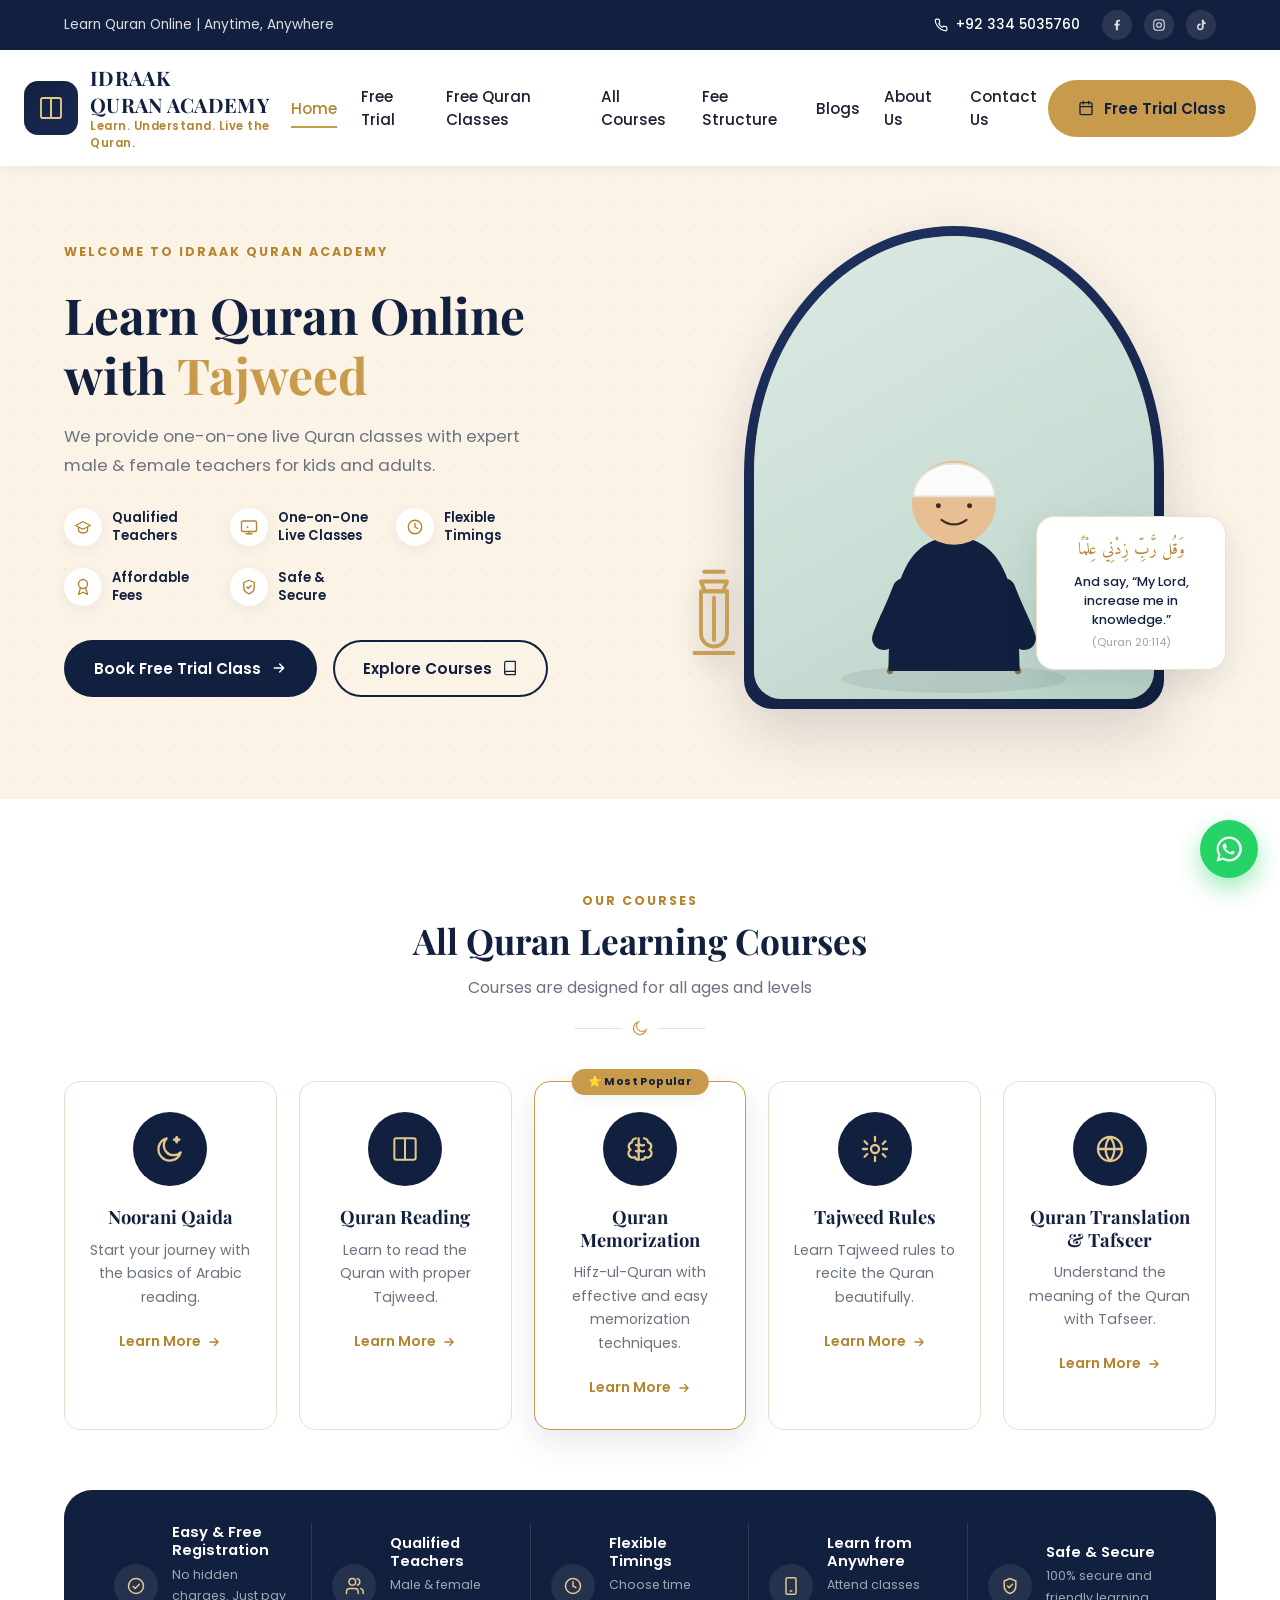
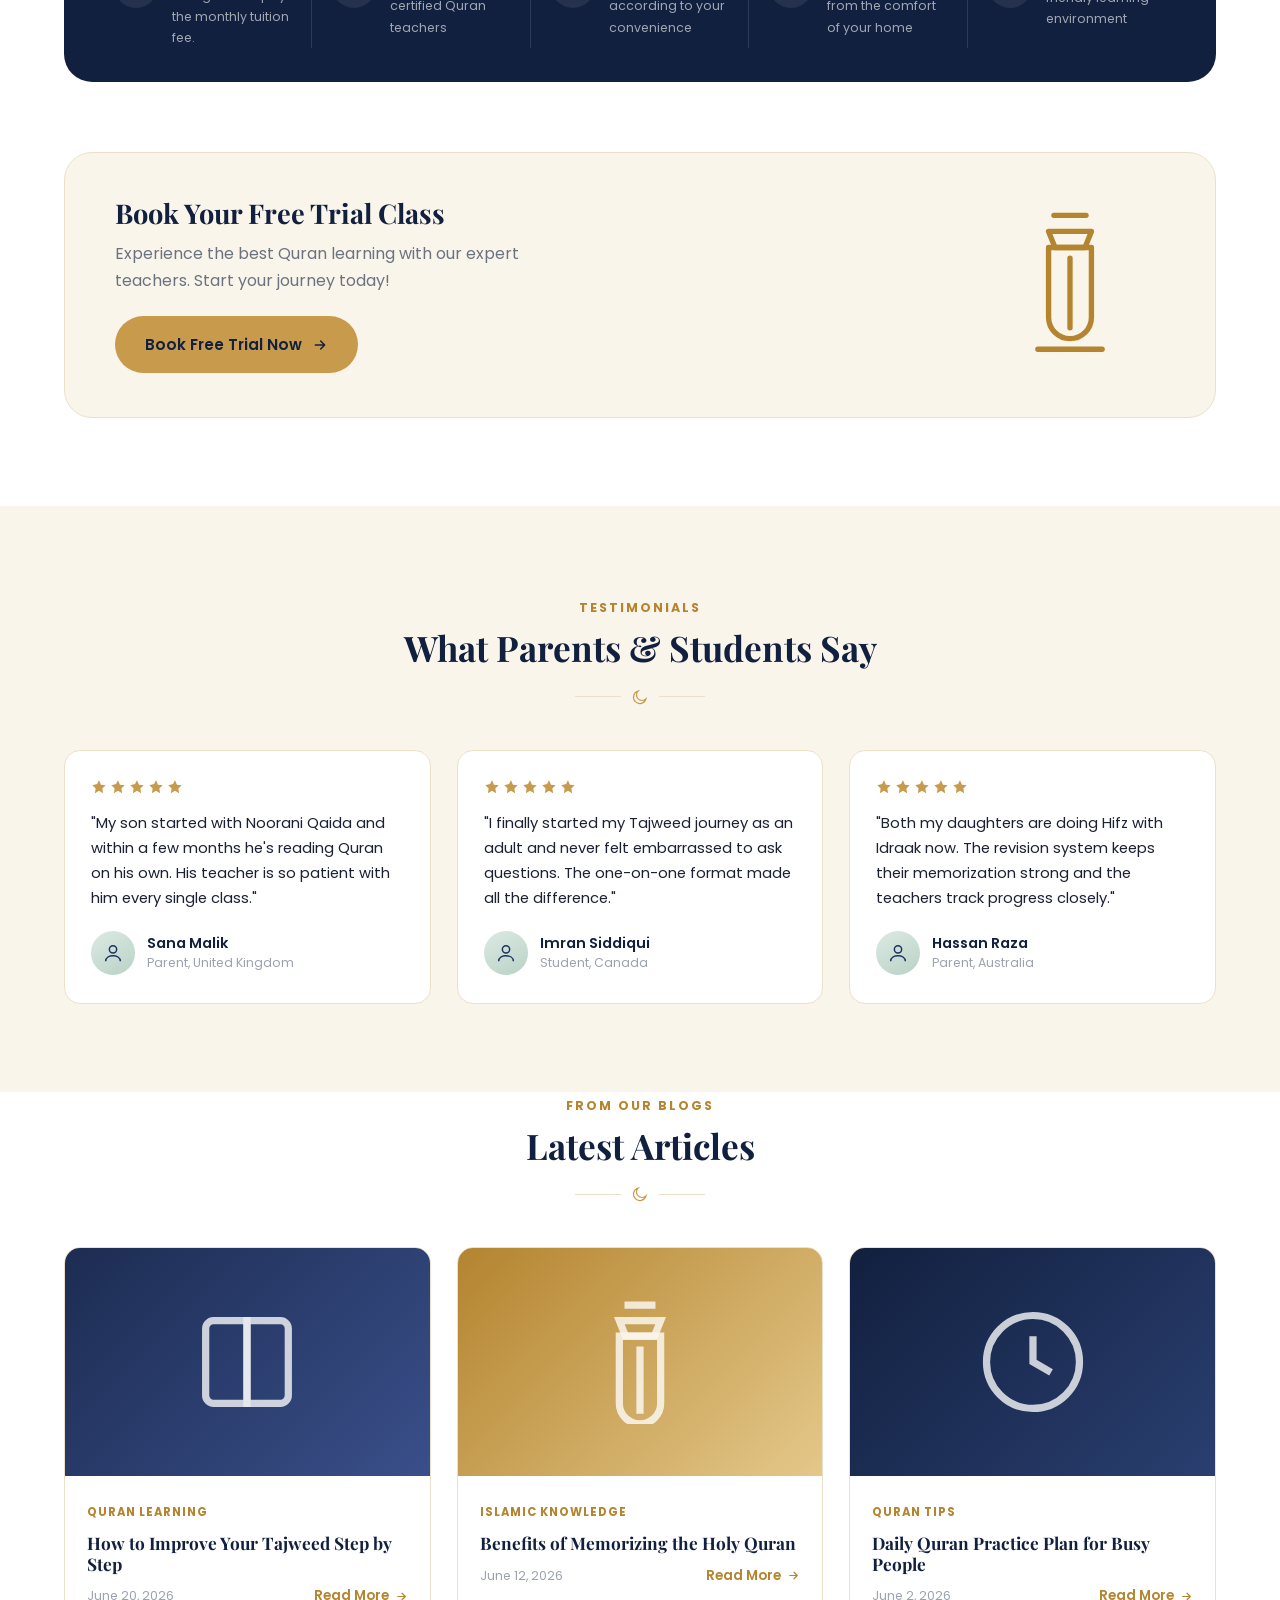
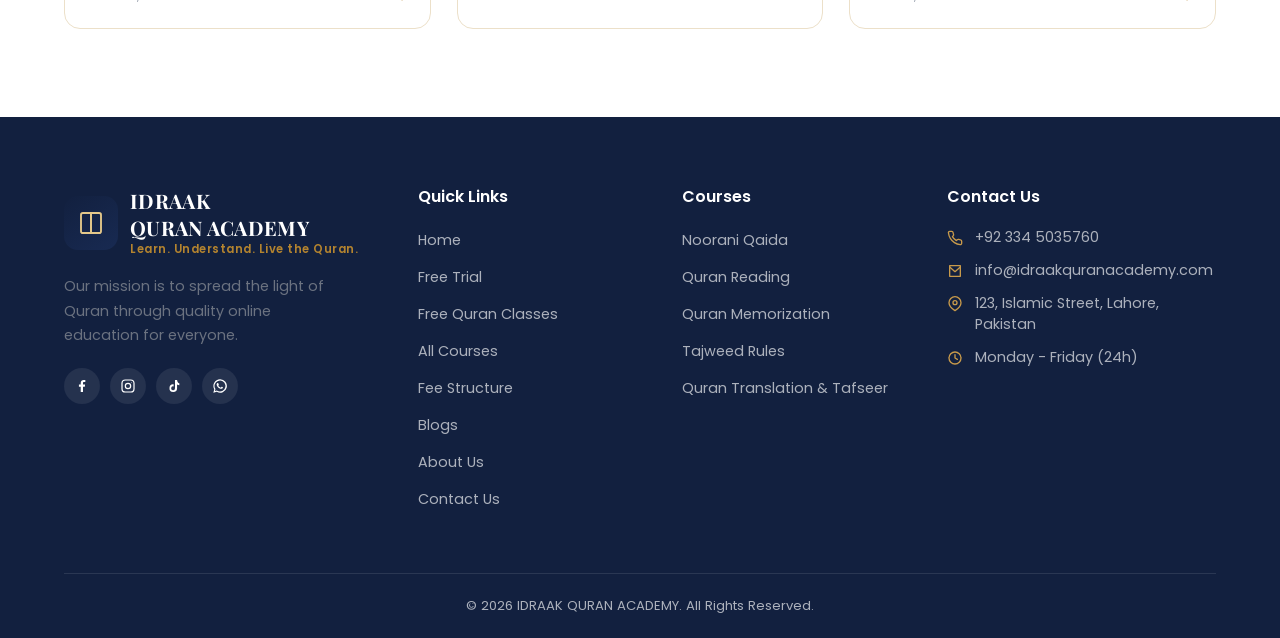
==== commit 3c09e556: "Revamp courses and fee pages, add Free Quran Classes program - Enrich course cards on courses.html w" ====
--- a/index.html
+++ b/index.html
@@ -41,6 +41,7 @@
     <nav class="main-nav">
       <a href="index.html" class="active">Home</a>
       <a href="free-trial.html">Free Trial</a>
+      <a href="free-quran-classes.html">Free Quran Classes</a>
       <a href="courses.html">All Courses</a>
       <a href="fee-structure.html">Fee Structure</a>
       <a href="blogs.html">Blogs</a>
@@ -64,6 +65,7 @@
     <button class="drawer-close" aria-label="Close Menu">&times;</button>
     <a href="index.html" class="active">Home</a>
     <a href="free-trial.html">Free Trial</a>
+    <a href="free-quran-classes.html">Free Quran Classes</a>
     <a href="courses.html">All Courses</a>
     <a href="fee-structure.html">Fee Structure</a>
     <a href="blogs.html">Blogs</a>
@@ -176,7 +178,8 @@
           <p>Learn to read the Quran with proper Tajweed.</p>
           <a href="courses.html#quran-reading" class="course-link">Learn More <svg viewBox="0 0 24 24" fill="none" stroke="currentColor" stroke-width="2.2" stroke-linecap="round" stroke-linejoin="round"><path d="M5 12h14M13 6l6 6-6 6"/></svg></a>
         </div>
-        <div class="course-card">
+        <div class="course-card featured">
+          <span class="course-badge">⭐ Most Popular</span>
           <div class="course-ic"><svg viewBox="0 0 24 24" fill="none" stroke="currentColor" stroke-width="1.7" stroke-linecap="round" stroke-linejoin="round"><path d="M9 4a3 3 0 0 0-3 3 3 3 0 0 0-1 5.5A3 3 0 0 0 8 18a3 3 0 0 0 3 2"/><path d="M15 4a3 3 0 0 1 3 3 3 3 0 0 1 1 5.5A3 3 0 0 1 16 18a3 3 0 0 1-3 2"/><path d="M11 4v16M9 9c1 .5 2 .5 3-.3M15 9c-1 .5-2 .5-3-.3M9 13.5c1 .6 2 .6 3-.2M15 13.5c-1 .6-2 .6-3-.2"/></svg></div>
           <h3>Quran Memorization</h3>
           <p>Hifz-ul-Quran with effective and easy memorization techniques.</p>
@@ -207,9 +210,9 @@
           <div class="info"><h3>Quran Reading</h3><p>Read with proper Tajweed</p></div>
           <svg viewBox="0 0 24 24" fill="none" stroke="currentColor" stroke-width="2.2" stroke-linecap="round" stroke-linejoin="round"><path d="M5 12h14M13 6l6 6-6 6"/></svg>
         </a>
-        <a href="courses.html#quran-memorization" class="course-row">
+        <a href="courses.html#quran-memorization" class="course-row featured">
           <div class="course-ic"><svg viewBox="0 0 24 24" fill="none" stroke="currentColor" stroke-width="1.7" stroke-linecap="round" stroke-linejoin="round"><path d="M11 4v16M15 4a3 3 0 0 1 3 3 3 3 0 0 1 1 5.5A3 3 0 0 1 16 18a3 3 0 0 1-3 2"/></svg></div>
-          <div class="info"><h3>Quran Memorization</h3><p>Hifz-ul-Quran techniques</p></div>
+          <div class="info"><h3>Quran Memorization<span class="row-badge">Popular</span></h3><p>Hifz-ul-Quran techniques</p></div>
           <svg viewBox="0 0 24 24" fill="none" stroke="currentColor" stroke-width="2.2" stroke-linecap="round" stroke-linejoin="round"><path d="M5 12h14M13 6l6 6-6 6"/></svg>
         </a>
         <a href="courses.html#tajweed-rules" class="course-row">
@@ -402,6 +405,7 @@
         <ul>
           <li><a href="index.html">Home</a></li>
           <li><a href="free-trial.html">Free Trial</a></li>
+          <li><a href="free-quran-classes.html">Free Quran Classes</a></li>
           <li><a href="courses.html">All Courses</a></li>
           <li><a href="fee-structure.html">Fee Structure</a></li>
           <li><a href="blogs.html">Blogs</a></li>
--- a/assets/css/style.css
+++ b/assets/css/style.css
@@ -180,7 +180,7 @@
   font-size:0.72rem; color: var(--gold-dark); font-weight:600; letter-spacing:0.5px;
 }
 
-.main-nav{ display:flex; align-items:center; gap:34px; }
+.main-nav{ display:flex; align-items:center; gap:24px; }
 .main-nav a{
   font-weight:500; font-size:0.95rem; color: var(--ink);
   position:relative; padding: 6px 0;
@@ -203,7 +203,7 @@
 .hamburger span{ width:24px; height:2px; background: var(--navy); border-radius:2px; }
 .btn-label-short{ display:none; }
 
-@media (max-width: 1080px){
+@media (max-width: 1220px){
   .main-nav{ display:none; }
   .hamburger{ display:flex; }
 }
@@ -370,11 +370,25 @@
   display:grid; grid-template-columns: repeat(5, 1fr); gap: 22px; margin-top: 44px;
 }
 .course-card{
+  position:relative;
   background: var(--white); border: 1px solid var(--cream-line);
   border-radius: var(--radius-md); padding: 30px 24px; text-align:center;
   transition: transform .25s ease, box-shadow .25s ease;
 }
 .course-card:hover{ transform: translateY(-6px); box-shadow: var(--shadow-md); border-color: transparent; }
+.course-card.featured{ border-color: var(--gold); box-shadow: var(--shadow-md); }
+
+.course-badge{
+  position:absolute; top:-13px; left:50%; transform:translateX(-50%);
+  background: var(--gold); color: var(--navy); font-size:0.68rem; font-weight:700;
+  padding: 5px 16px; border-radius:50px; letter-spacing:0.4px; white-space:nowrap;
+  box-shadow: var(--shadow-sm);
+}
+.row-badge{
+  background: var(--gold); color: var(--navy); font-size:0.62rem; font-weight:700;
+  padding: 2px 9px; border-radius:50px; margin-left:7px; vertical-align:middle; white-space:nowrap;
+}
+.course-row.featured{ background: linear-gradient(90deg, rgba(200,154,75,0.08), transparent); }
 .course-ic{
   width:74px; height:74px; border-radius:50%; margin: 0 auto 20px;
   background: var(--navy); color: var(--gold-light);
@@ -649,14 +663,27 @@
 .stat-card .lbl{ font-size:0.85rem; color: var(--gray); margin-top:6px; }
 @media (max-width: 700px){ .stat-row{ grid-template-columns: 1fr 1fr; } }
 
-.value-grid{ display:grid; grid-template-columns: repeat(3,1fr); gap: 24px; margin-top: 44px; }
+.value-grid{ display:grid; grid-template-columns: repeat(3,1fr); gap: 28px 24px; margin-top: 44px; align-items:stretch; }
 @media (max-width: 900px){ .value-grid{ grid-template-columns: 1fr 1fr; } }
 @media (max-width: 620px){ .value-grid{ grid-template-columns: 1fr; } }
-.value-card{ background: var(--white); border:1px solid var(--cream-line); border-radius: var(--radius-md); padding: 28px 24px; }
+.value-card{ position:relative; display:flex; flex-direction:column; background: var(--white); border:1px solid var(--cream-line); border-radius: var(--radius-md); padding: 28px 24px; }
 .value-card .course-ic{ margin: 0 0 18px; width:60px; height:60px; }
 .value-card .course-ic svg{ width:26px; height:26px; }
-.value-card h3{ font-size:1.05rem; margin-bottom:8px; }
+.value-card h3{ font-size:1.05rem; margin-bottom:6px; }
 .value-card p{ font-size:0.88rem; }
+.value-card.featured{ border-color: var(--gold); box-shadow: var(--shadow-md); background: linear-gradient(180deg, #FFFCF5, var(--white)); }
+
+.course-tagline{ font-size:0.78rem; font-weight:600; color: var(--gold-dark); text-transform:uppercase; letter-spacing:0.4px; margin-bottom:12px; }
+.course-desc{ color: var(--gray); margin-bottom:16px; }
+.course-checklist{ list-style:none; margin:0 0 16px; padding:0; }
+.course-checklist li{ display:flex; gap:8px; align-items:flex-start; font-size:0.85rem; color: var(--ink); margin-bottom:9px; }
+.course-checklist li:last-child{ margin-bottom:0; }
+.course-checklist svg{ width:15px; height:15px; color: var(--gold-dark); flex-shrink:0; margin-top:2px; }
+.course-ideal{ font-size:0.85rem; color: var(--gray); margin-bottom:16px; }
+.course-ideal strong{ color: var(--navy); }
+.course-features{ display:flex; flex-wrap:wrap; gap:8px; margin-bottom:20px; }
+.course-features span{ background: var(--cream-2); color: var(--gold-dark); font-size:0.72rem; font-weight:600; padding:5px 12px; border-radius:50px; }
+.value-card .course-link{ margin-top:auto; padding-top:2px; }
 
 /* Team */
 .team-grid{ display:grid; grid-template-columns: repeat(4,1fr); gap: 24px; margin-top: 44px; }
@@ -673,13 +700,14 @@
 .team-card .role{ font-size:0.8rem; color: var(--gold-dark); font-weight:600; }
 
 /* Pricing */
-.pricing-grid{ display:grid; grid-template-columns: repeat(3,1fr); gap: 26px; margin-top: 44px; }
-@media (max-width: 900px){ .pricing-grid{ grid-template-columns: 1fr; max-width:440px; margin-left:auto; margin-right:auto; } }
+.pricing-grid{ display:grid; grid-template-columns: repeat(4,1fr); gap: 26px; margin-top: 44px; }
+@media (max-width: 1100px){ .pricing-grid{ grid-template-columns: 1fr 1fr; } }
+@media (max-width: 620px){ .pricing-grid{ grid-template-columns: 1fr; max-width:440px; margin-left:auto; margin-right:auto; } }
 .price-card{
   background: var(--white); border:1px solid var(--cream-line); border-radius: var(--radius-lg);
   padding: 36px 30px; text-align:center; position:relative;
 }
-.price-card.featured{ border-color: var(--gold); box-shadow: var(--shadow-md); transform: scale(1.03); }
+.price-card.featured{ border-color: var(--gold); box-shadow: var(--shadow-md); }
 .price-badge{
   position:absolute; top:-14px; left:50%; transform:translateX(-50%);
   background: var(--gold); color: var(--navy); font-size:0.72rem; font-weight:700;
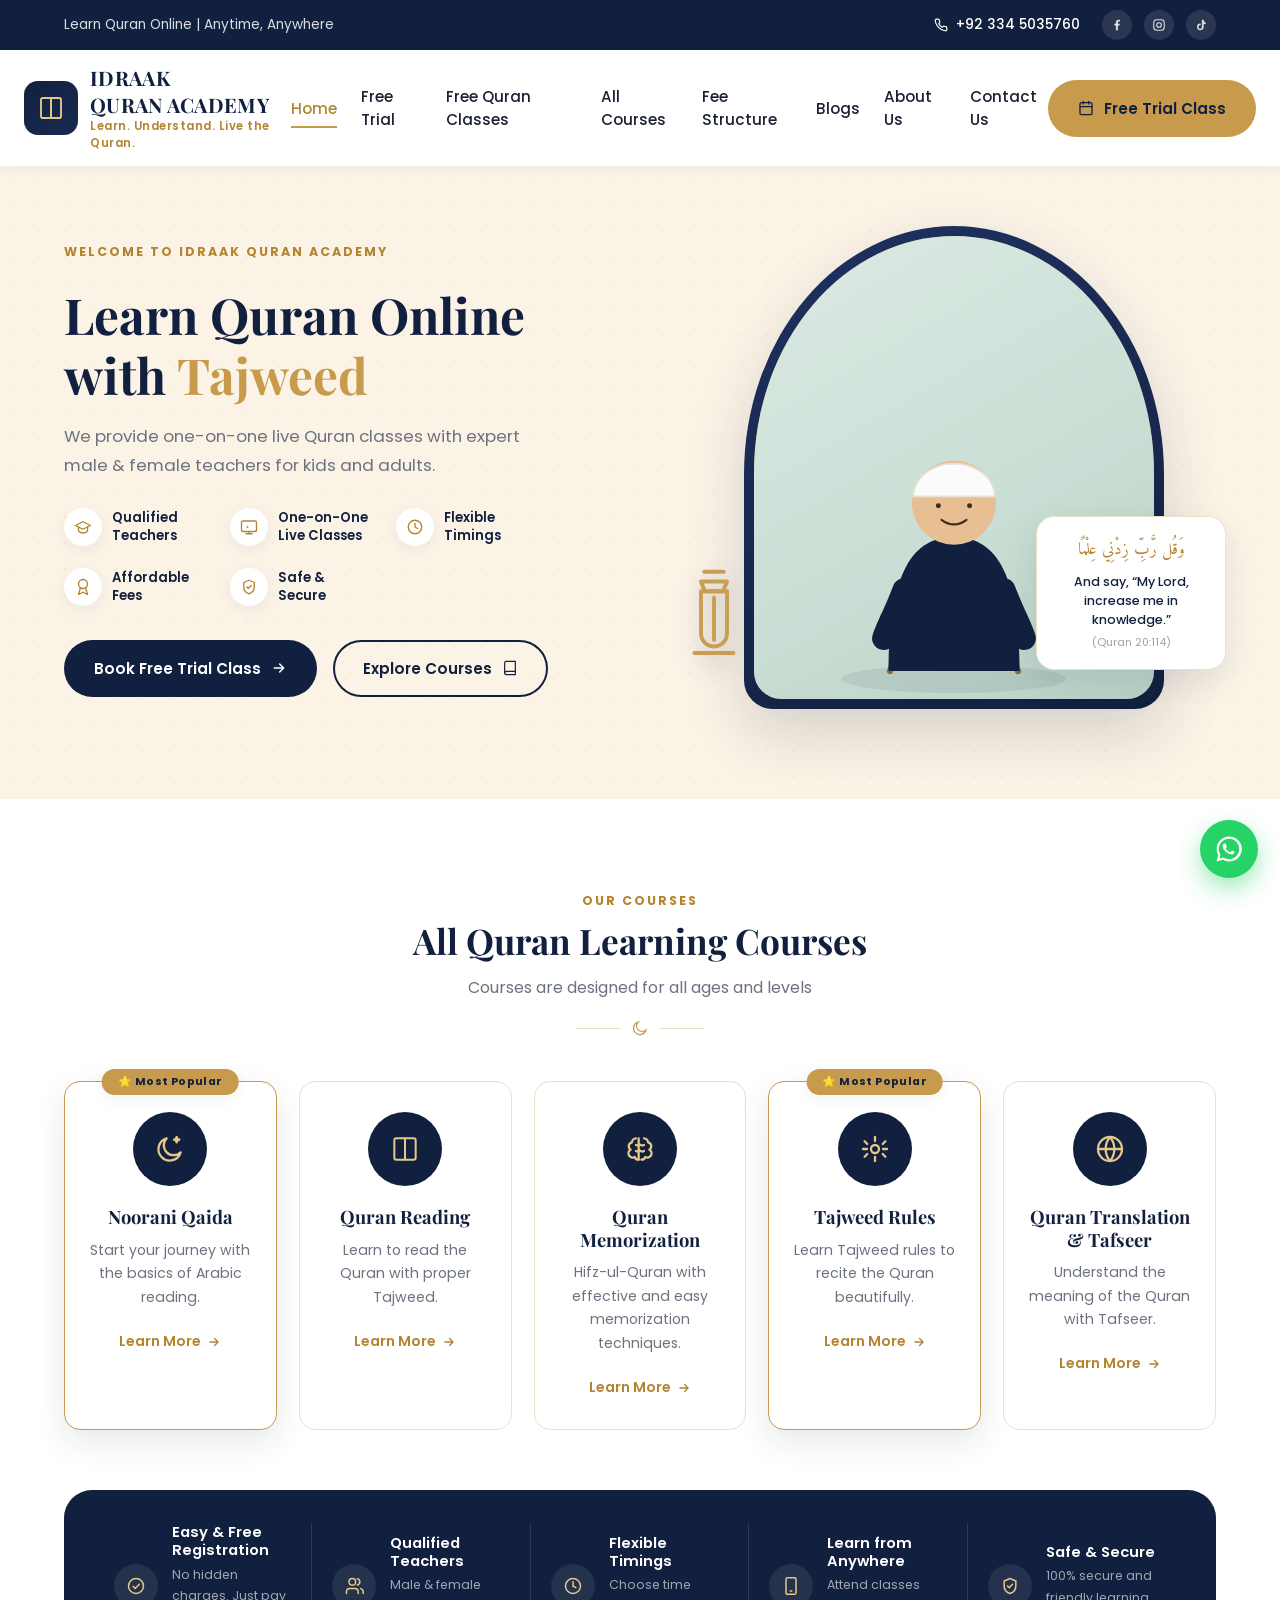
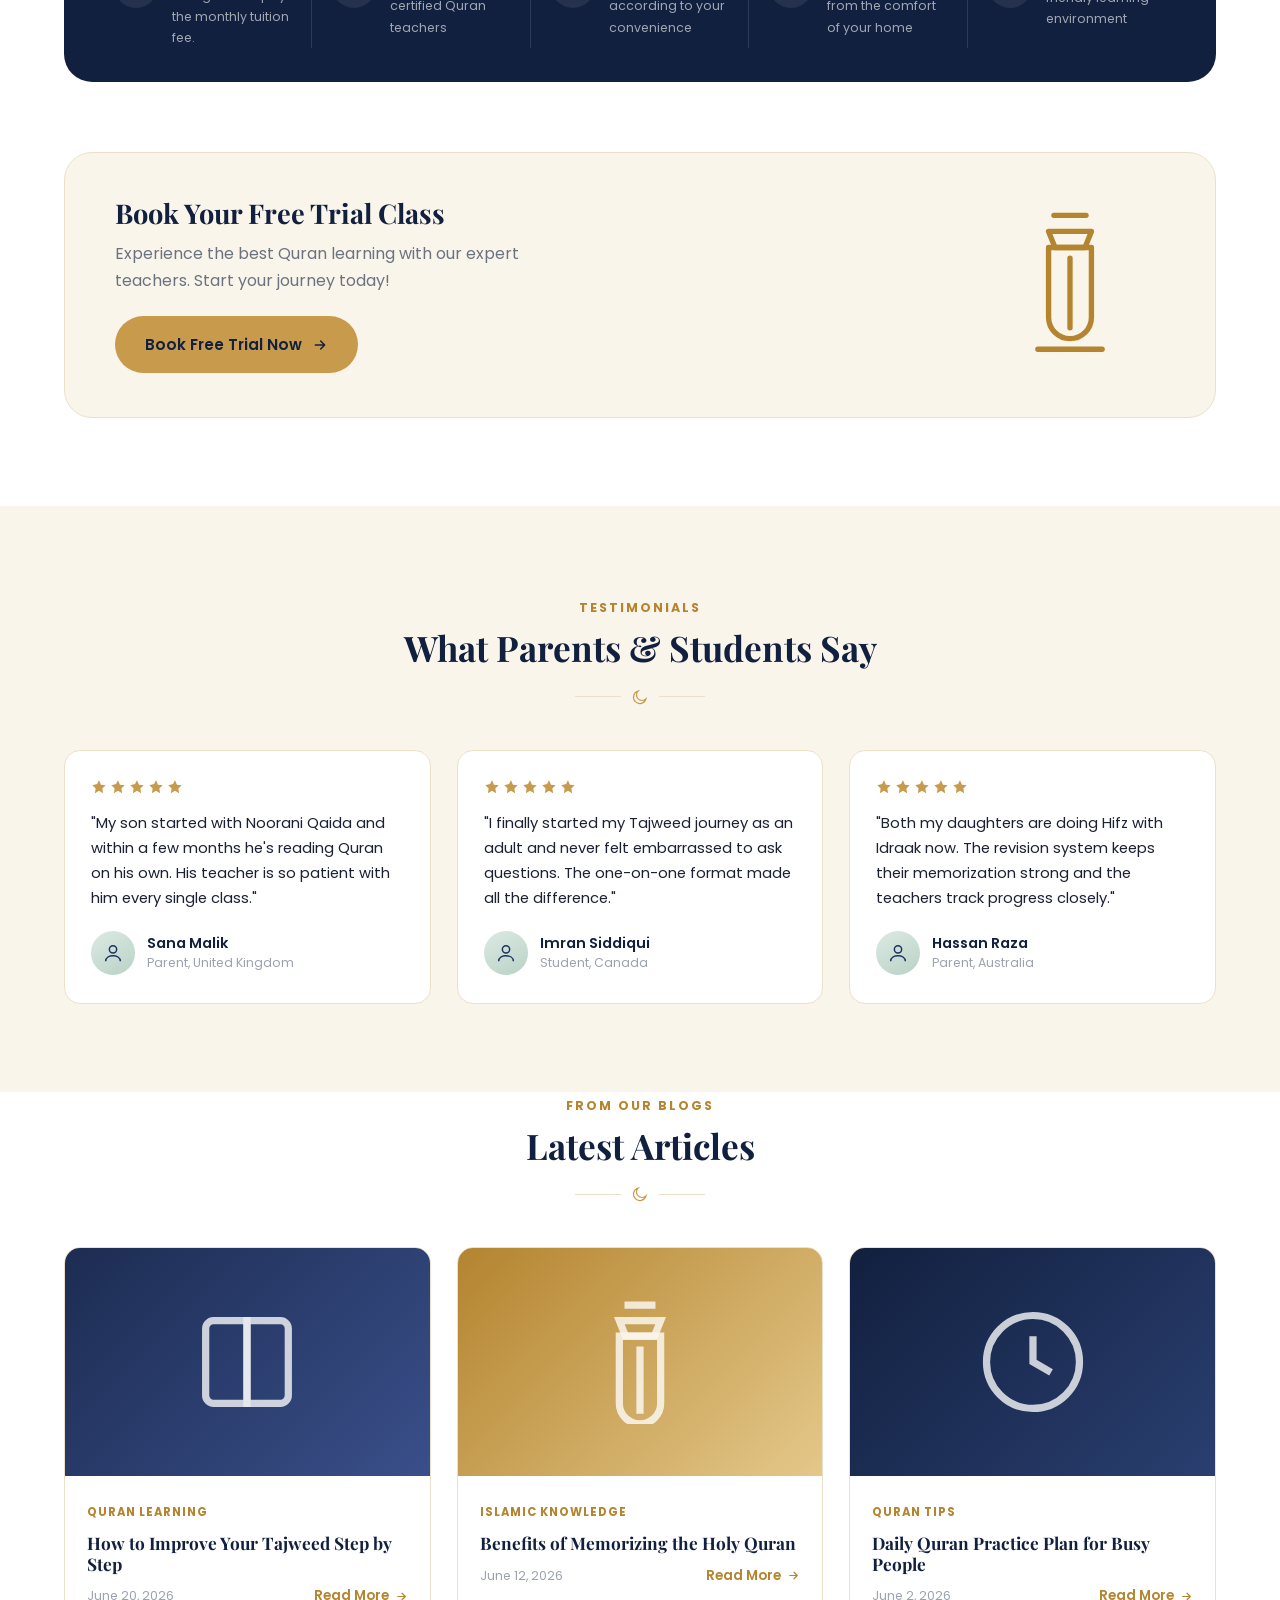
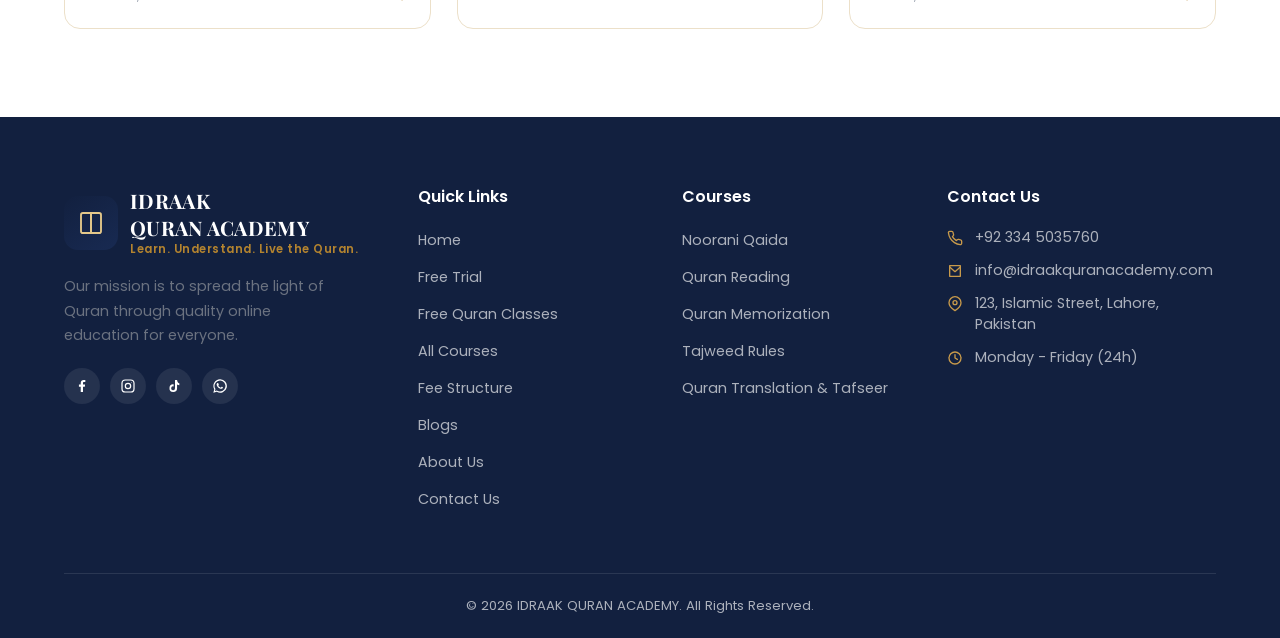
==== commit 907f917d: "Add scroll interactions and multi-currency fees, rework course badges - Mobile bottom nav icons grow" ====
--- a/index.html
+++ b/index.html
@@ -166,7 +166,8 @@
       </div>
 
       <div class="courses-grid as-rows reveal">
-        <div class="course-card">
+        <div class="course-card featured">
+          <span class="course-badge">⭐ Most Popular</span>
           <div class="course-ic"><svg viewBox="0 0 24 24" fill="none" stroke="currentColor" stroke-width="1.7" stroke-linecap="round" stroke-linejoin="round"><path d="M20 14.5A8.5 8.5 0 1 1 9.5 4a7 7 0 0 0 10.5 10.5z"/><path d="M17 3l.6 1.5L19 5l-1.4.5L17 7l-.6-1.5L15 5l1.4-.5z"/></svg></div>
           <h3>Noorani Qaida</h3>
           <p>Start your journey with the basics of Arabic reading.</p>
@@ -178,14 +179,14 @@
           <p>Learn to read the Quran with proper Tajweed.</p>
           <a href="courses.html#quran-reading" class="course-link">Learn More <svg viewBox="0 0 24 24" fill="none" stroke="currentColor" stroke-width="2.2" stroke-linecap="round" stroke-linejoin="round"><path d="M5 12h14M13 6l6 6-6 6"/></svg></a>
         </div>
-        <div class="course-card featured">
-          <span class="course-badge">⭐ Most Popular</span>
+        <div class="course-card">
           <div class="course-ic"><svg viewBox="0 0 24 24" fill="none" stroke="currentColor" stroke-width="1.7" stroke-linecap="round" stroke-linejoin="round"><path d="M9 4a3 3 0 0 0-3 3 3 3 0 0 0-1 5.5A3 3 0 0 0 8 18a3 3 0 0 0 3 2"/><path d="M15 4a3 3 0 0 1 3 3 3 3 0 0 1 1 5.5A3 3 0 0 1 16 18a3 3 0 0 1-3 2"/><path d="M11 4v16M9 9c1 .5 2 .5 3-.3M15 9c-1 .5-2 .5-3-.3M9 13.5c1 .6 2 .6 3-.2M15 13.5c-1 .6-2 .6-3-.2"/></svg></div>
           <h3>Quran Memorization</h3>
           <p>Hifz-ul-Quran with effective and easy memorization techniques.</p>
           <a href="courses.html#quran-memorization" class="course-link">Learn More <svg viewBox="0 0 24 24" fill="none" stroke="currentColor" stroke-width="2.2" stroke-linecap="round" stroke-linejoin="round"><path d="M5 12h14M13 6l6 6-6 6"/></svg></a>
         </div>
-        <div class="course-card">
+        <div class="course-card featured">
+          <span class="course-badge">⭐ Most Popular</span>
           <div class="course-ic"><svg viewBox="0 0 24 24" fill="none" stroke="currentColor" stroke-width="1.7" stroke-linecap="round" stroke-linejoin="round"><path d="M12 3v3M12 18v3M4.2 6.2l2 2M17.8 15.8l2 2M3 12h3M18 12h3M4.2 17.8l2-2M17.8 8.2l2-2"/><circle cx="12" cy="12" r="3"/></svg></div>
           <h3>Tajweed Rules</h3>
           <p>Learn Tajweed rules to recite the Quran beautifully.</p>
@@ -200,9 +201,9 @@
       </div>
 
       <div class="course-rows reveal">
-        <a href="courses.html#noorani-qaida" class="course-row">
+        <a href="courses.html#noorani-qaida" class="course-row featured">
           <div class="course-ic"><svg viewBox="0 0 24 24" fill="none" stroke="currentColor" stroke-width="1.7" stroke-linecap="round" stroke-linejoin="round"><path d="M20 14.5A8.5 8.5 0 1 1 9.5 4a7 7 0 0 0 10.5 10.5z"/></svg></div>
-          <div class="info"><h3>Noorani Qaida</h3><p>Basics of Arabic reading</p></div>
+          <div class="info"><h3>Noorani Qaida<span class="row-badge">Popular</span></h3><p>Basics of Arabic reading</p></div>
           <svg viewBox="0 0 24 24" fill="none" stroke="currentColor" stroke-width="2.2" stroke-linecap="round" stroke-linejoin="round"><path d="M5 12h14M13 6l6 6-6 6"/></svg>
         </a>
         <a href="courses.html#quran-reading" class="course-row">
@@ -210,14 +211,14 @@
           <div class="info"><h3>Quran Reading</h3><p>Read with proper Tajweed</p></div>
           <svg viewBox="0 0 24 24" fill="none" stroke="currentColor" stroke-width="2.2" stroke-linecap="round" stroke-linejoin="round"><path d="M5 12h14M13 6l6 6-6 6"/></svg>
         </a>
-        <a href="courses.html#quran-memorization" class="course-row featured">
+        <a href="courses.html#quran-memorization" class="course-row">
           <div class="course-ic"><svg viewBox="0 0 24 24" fill="none" stroke="currentColor" stroke-width="1.7" stroke-linecap="round" stroke-linejoin="round"><path d="M11 4v16M15 4a3 3 0 0 1 3 3 3 3 0 0 1 1 5.5A3 3 0 0 1 16 18a3 3 0 0 1-3 2"/></svg></div>
-          <div class="info"><h3>Quran Memorization<span class="row-badge">Popular</span></h3><p>Hifz-ul-Quran techniques</p></div>
+          <div class="info"><h3>Quran Memorization</h3><p>Hifz-ul-Quran techniques</p></div>
           <svg viewBox="0 0 24 24" fill="none" stroke="currentColor" stroke-width="2.2" stroke-linecap="round" stroke-linejoin="round"><path d="M5 12h14M13 6l6 6-6 6"/></svg>
         </a>
-        <a href="courses.html#tajweed-rules" class="course-row">
+        <a href="courses.html#tajweed-rules" class="course-row featured">
           <div class="course-ic"><svg viewBox="0 0 24 24" fill="none" stroke="currentColor" stroke-width="1.7" stroke-linecap="round" stroke-linejoin="round"><circle cx="12" cy="12" r="3"/><path d="M12 3v3M12 18v3"/></svg></div>
-          <div class="info"><h3>Tajweed Rules</h3><p>Recite beautifully &amp; correctly</p></div>
+          <div class="info"><h3>Tajweed Rules<span class="row-badge">Popular</span></h3><p>Recite beautifully &amp; correctly</p></div>
           <svg viewBox="0 0 24 24" fill="none" stroke="currentColor" stroke-width="2.2" stroke-linecap="round" stroke-linejoin="round"><path d="M5 12h14M13 6l6 6-6 6"/></svg>
         </a>
         <a href="courses.html#translation-tafseer" class="course-row">
--- a/assets/css/style.css
+++ b/assets/css/style.css
@@ -123,7 +123,12 @@
   background: var(--navy);
   color: rgba(255,255,255,0.85);
   font-size: 0.85rem;
-}
+  overflow: hidden;
+  max-height: 60px;
+  opacity: 1;
+  transition: max-height .3s ease, opacity .25s ease;
+}
+.topbar.topbar-collapsed{ max-height:0; opacity:0; }
 .topbar .container{
   display:flex; align-items:center; justify-content:space-between;
   padding-top: 10px; padding-bottom: 10px;
@@ -587,9 +592,16 @@
   .mobile-bottomnav a{
     display:flex; flex-direction:column; align-items:center; gap:4px;
     padding: 9px 0 8px; color: var(--gray); font-size:0.68rem; font-weight:600;
+    transition: padding .25s ease;
   }
   .mobile-bottomnav a.active{ color: var(--gold-dark); }
-  .mobile-bottomnav svg{ width:19px; height:19px; }
+  .mobile-bottomnav svg{ width:19px; height:19px; transition: width .25s ease, height .25s ease; }
+
+  /* Scrolling down: icons grow. Scrolling up: icons shrink. */
+  .mobile-bottomnav.scroll-down a{ padding: 12px 0 11px; }
+  .mobile-bottomnav.scroll-down svg{ width:23px; height:23px; }
+  .mobile-bottomnav.scroll-up a{ padding: 6px 0 5px; }
+  .mobile-bottomnav.scroll-up svg{ width:15px; height:15px; }
 }
 
 /* ==========================================================================
@@ -700,6 +712,14 @@
 .team-card .role{ font-size:0.8rem; color: var(--gold-dark); font-weight:600; }
 
 /* Pricing */
+.currency-switcher{ display:flex; justify-content:center; flex-wrap:wrap; gap:8px; margin-top:36px; }
+.curr-btn{
+  background: var(--white); border:1px solid var(--cream-line); color: var(--ink);
+  font-size:0.82rem; font-weight:600; padding:8px 20px; border-radius:50px;
+  cursor:pointer; transition: background .2s ease, color .2s ease, border-color .2s ease;
+}
+.curr-btn:hover{ border-color: var(--gold); }
+.curr-btn.active{ background: var(--navy); border-color: var(--navy); color: var(--white); }
 .pricing-grid{ display:grid; grid-template-columns: repeat(4,1fr); gap: 26px; margin-top: 44px; }
 @media (max-width: 1100px){ .pricing-grid{ grid-template-columns: 1fr 1fr; } }
 @media (max-width: 620px){ .pricing-grid{ grid-template-columns: 1fr; max-width:440px; margin-left:auto; margin-right:auto; } }
